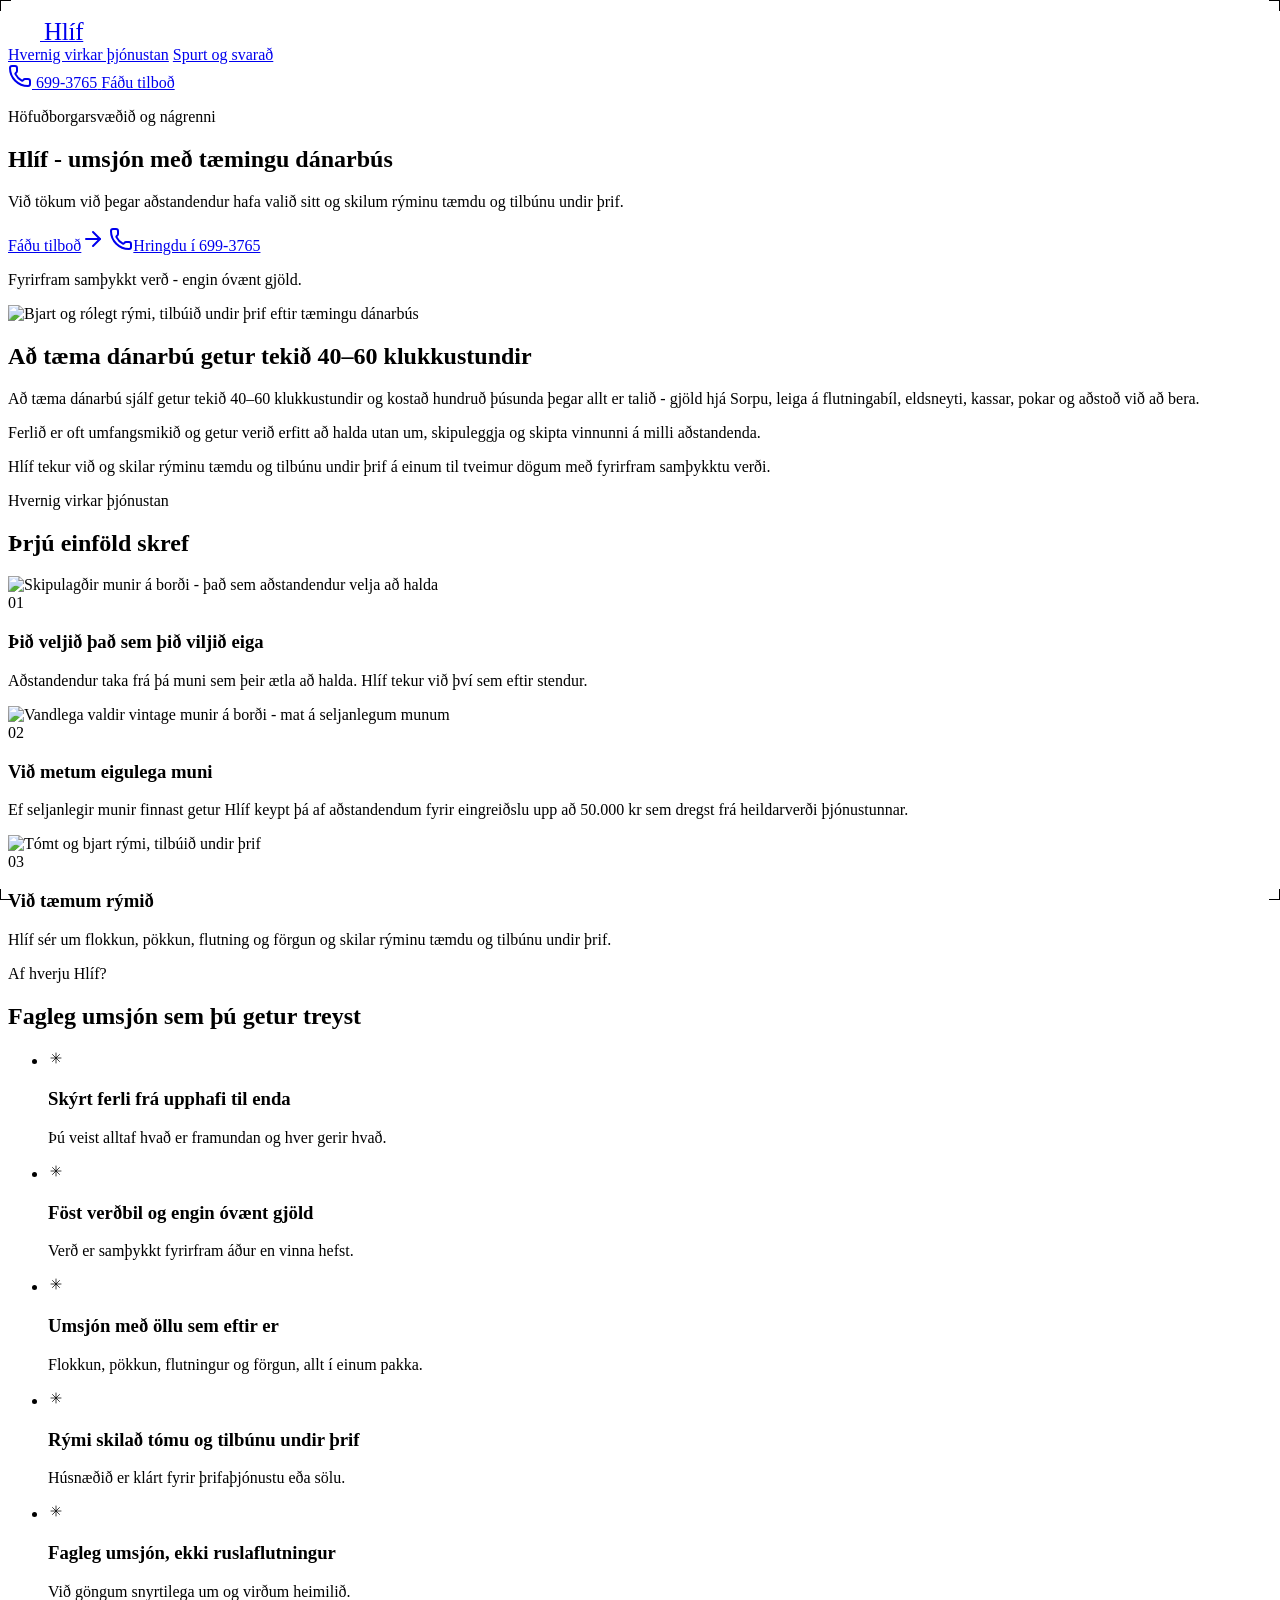
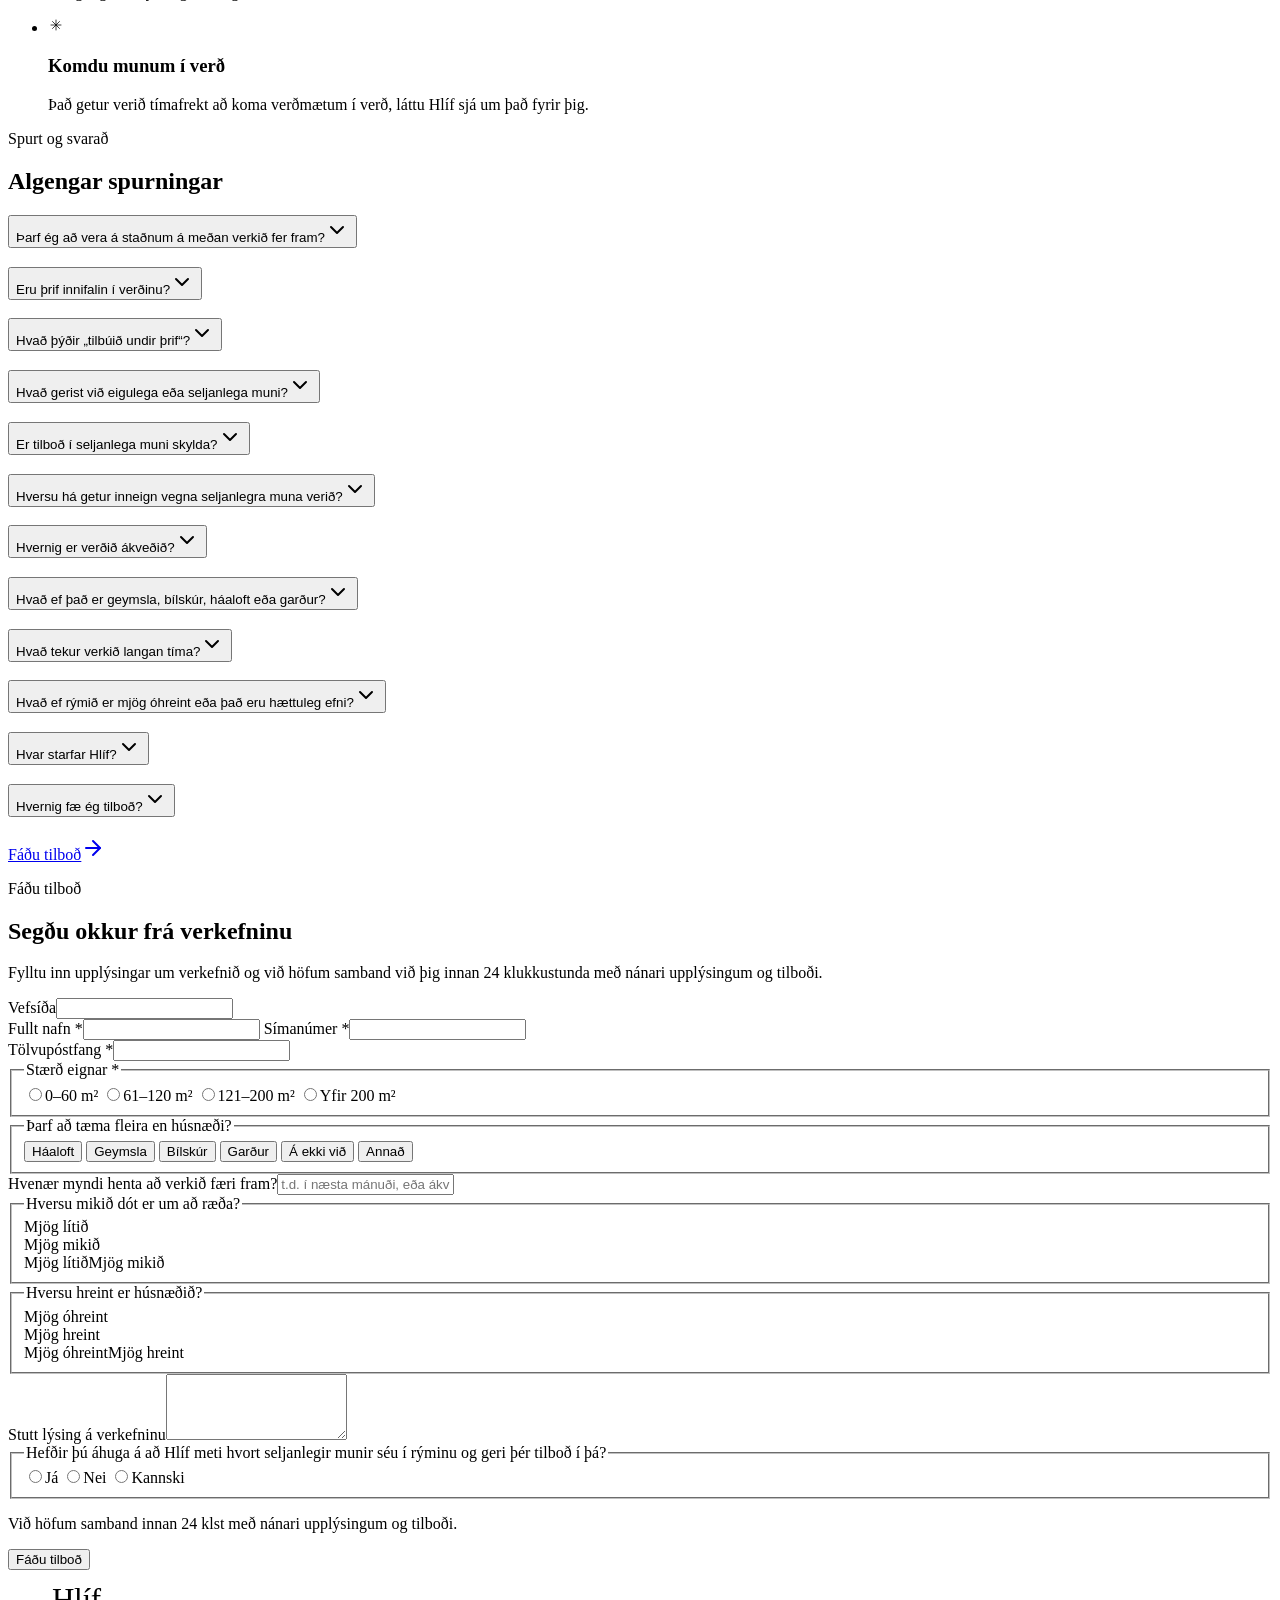
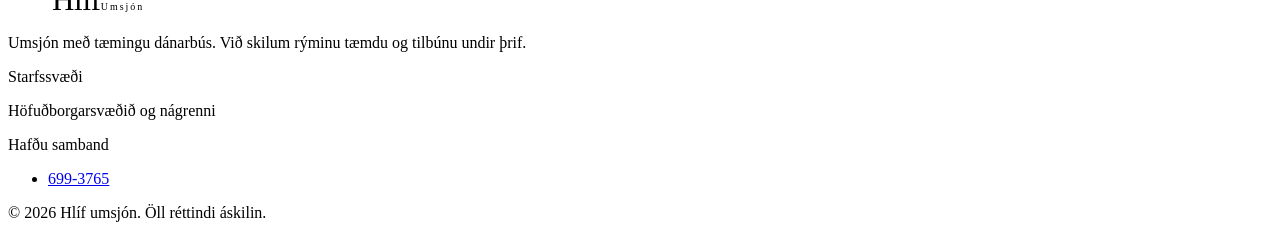
==== index.html @ 24525f49 "Add files via upload" ====
<!DOCTYPE html>
<html lang="is">
<head>
<meta charset="utf-8">
<meta name="viewport" content="width=device-width, initial-scale=1">
<title>Hlíf - Tæming dánarbús á höfuðborgarsvæðinu</title>
<meta name="author" content="Hlíf umsjón">
<meta name="description" content="Hlíf aðstoðar aðstandendur við tæmingu dánarbús. Við tökum við þegar fjölskyldan hefur valið sitt og skilum rýminu tæmdu og tilbúnu undir þrif. Fáðu tilboð.">
<meta name="keywords" content="tæming dánarbús, dánarbú tæming, umsjón með dánarbúi, að tæma dánarbú, tæma íbúð eftir andlát, dánarbú Reykjavík, dánarbú höfuðborgarsvæðið, tilbúið undir þrif, flokkun og förgun dánarbús">
<meta property="og:type" content="website">
<meta property="og:title" content="Hlíf - Tæming dánarbús á höfuðborgarsvæðinu">
<meta property="og:description" content="Hlíf aðstoðar aðstandendur við tæmingu dánarbús. Við tökum við þegar fjölskyldan hefur valið sitt og skilum rýminu tæmdu og tilbúnu undir þrif. Fáðu tilboð.">
<meta property="og:url" content="https://www.hlifumsjon.is">
<meta property="og:locale" content="is_IS">
<meta property="og:image" content="https://www.hlifumsjon.is/og-image.jpg">
<meta name="twitter:card" content="summary_large_image">
<meta name="twitter:title" content="Hlíf - Tæming dánarbús á höfuðborgarsvæðinu">
<meta name="twitter:description" content="Hlíf aðstoðar aðstandendur við tæmingu dánarbús. Við tökum við þegar fjölskyldan hefur valið sitt og skilum rýminu tæmdu og tilbúnu undir þrif. Fáðu tilboð.">
<meta name="twitter:image" content="https://www.hlifumsjon.is/og-image.jpg">
<meta name="theme-color" content="#f7f5ef">
<link rel="canonical" href="https://www.hlifumsjon.is/">
<link rel="icon" href="/favicon.ico" sizes="any">
<link rel="icon" href="/favicon.svg" type="image/svg+xml">
<link rel="apple-touch-icon" href="/apple-touch-icon.png">
<link rel="preload" href="/assets/hero-room.jpg" as="image">
<link rel="preconnect" href="https://fonts.googleapis.com">
<link rel="preconnect" href="https://fonts.gstatic.com" crossorigin>
<link rel="stylesheet" href="https://fonts.googleapis.com/css2?family=Cormorant+Garamond:wght@500;600;700&amp;family=Inter:wght@400;500;600;700&amp;display=swap">
<link rel="stylesheet" href="/assets/styles.css">
</head>
<body>
<div class="min-h-screen bg-background text-foreground">

<header class="sticky top-0 z-40 w-full transition-all duration-200 bg-white">
  <div class="container-page flex h-16 items-center justify-between">
    <a href="#hero" class="text-foreground" aria-label="Hlíf - heim">
      <span class="inline-flex items-center gap-3 text-foreground">
        <svg width="32" height="32" viewBox="0 0 64 64" fill="none" role="img" aria-label="Hlíf"><g stroke="var(--color-foreground)" stroke-width="2" stroke-linecap="square"><path d="M8 8h10M8 8v10"/><path d="M56 8h-10M56 8v10"/><path d="M8 56h10M8 56v-10"/><path d="M56 56h-10M56 56v-10"/></g><g stroke="var(--color-primary)" stroke-width="2" stroke-linecap="round"><line x1="32" y1="18" x2="32" y2="46"/><line x1="18" y1="32" x2="46" y2="32"/><line x1="22" y1="22" x2="42" y2="42"/><line x1="42" y1="22" x2="22" y2="42"/></g><circle cx="32" cy="32" r="1.6" fill="var(--color-primary)"/></svg>
        <span class="flex flex-col leading-none"><span class="font-serif font-semibold tracking-tight" style="font-size:25px;letter-spacing:-0.01em">Hlíf</span></span>
      </span>
    </a>
    <nav aria-label="Aðalvalmynd" class="hidden items-center gap-8 text-sm font-medium text-muted-foreground md:flex">
      <a href="#hvernig" class="transition-colors hover:text-foreground">Hvernig virkar þjónustan</a>
      <a href="#faq" class="transition-colors hover:text-foreground">Spurt og svarað</a>
    </nav>
    <div class="flex items-center gap-2 sm:gap-4">
      <a href="tel:+3546993765" class="hidden items-center gap-2 text-sm font-medium text-muted-foreground transition-colors hover:text-foreground sm:flex" aria-label="Hringja í 699-3765">
        <svg xmlns="http://www.w3.org/2000/svg" width="24" height="24" viewBox="0 0 24 24" fill="none" stroke="currentColor" stroke-width="2" stroke-linecap="round" stroke-linejoin="round" class="h-4 w-4" aria-hidden="true"><path d="M13.832 16.568a1 1 0 0 0 1.213-.303l.355-.465A2 2 0 0 1 17 15h3a2 2 0 0 1 2 2v3a2 2 0 0 1-2 2A18 18 0 0 1 2 4a2 2 0 0 1 2-2h3a2 2 0 0 1 2 2v3a2 2 0 0 1-.8 1.6l-.468.351a1 1 0 0 0-.292 1.233 14 14 0 0 0 6.392 6.384"/></svg>
        <span>699-3765</span>
      </a>
      <a href="#form" class="btn btn-primary !h-10 !px-5 !text-sm">Fáðu tilboð</a>
    </div>
  </div>
</header>

<main>

<section id="hero" class="section section-divider">
  <div class="container-page grid gap-12 lg:grid-cols-[1.05fr_1fr] lg:gap-16">
    <div class="flex flex-col justify-center">
      <p class="eyebrow mb-5 inline-flex w-fit items-center gap-2"><span class="h-1.5 w-1.5 rounded-full bg-primary/70" aria-hidden="true"></span>Höfuðborgarsvæðið og nágrenni</p>
      <h1 class="h-display">Hlíf - umsjón með tæmingu dánarbús</h1>
      <p class="text-lead mt-6 max-w-xl">Við tökum við þegar aðstandendur hafa valið sitt og skilum rýminu tæmdu og tilbúnu undir þrif.</p>
      <div class="mt-9 flex flex-col gap-3 sm:flex-row sm:items-center">
        <a href="#form" class="btn btn-primary">Fáðu tilboð<svg xmlns="http://www.w3.org/2000/svg" width="24" height="24" viewBox="0 0 24 24" fill="none" stroke="currentColor" stroke-width="2" stroke-linecap="round" stroke-linejoin="round" class="h-4 w-4" aria-hidden="true"><path d="M5 12h14"/><path d="m12 5 7 7-7 7"/></svg></a>
        <a href="tel:+3546993765" class="btn btn-secondary"><svg xmlns="http://www.w3.org/2000/svg" width="24" height="24" viewBox="0 0 24 24" fill="none" stroke="currentColor" stroke-width="2" stroke-linecap="round" stroke-linejoin="round" class="h-4 w-4" aria-hidden="true"><path d="M13.832 16.568a1 1 0 0 0 1.213-.303l.355-.465A2 2 0 0 1 17 15h3a2 2 0 0 1 2 2v3a2 2 0 0 1-2 2A18 18 0 0 1 2 4a2 2 0 0 1 2-2h3a2 2 0 0 1 2 2v3a2 2 0 0 1-.8 1.6l-.468.351a1 1 0 0 0-.292 1.233 14 14 0 0 0 6.392 6.384"/></svg>Hringdu í 699-3765</a>
      </div>
      <p class="mt-6 text-sm text-muted-foreground">Fyrirfram samþykkt verð - engin óvænt gjöld.</p>
    </div>
    <div class="relative">
      <div class="overflow-hidden rounded-xl border border-border bg-surface">
        <img src="/assets/hero-room.jpg" alt="Bjart og rólegt rými, tilbúið undir þrif eftir tæmingu dánarbús" width="1920" height="1280" class="aspect-[4/3] w-full object-cover" fetchpriority="high">
      </div>
    </div>
  </div>
</section>

<section id="value" class="section section-surface section-divider">
  <div class="container-narrow">
    <h2 class="h-section">Að tæma dánarbú getur tekið 40–60 klukkustundir</h2>
    <div class="mt-8 space-y-5 text-lead">
      <p>Að tæma dánarbú sjálf getur tekið 40–60 klukkustundir og kostað hundruð þúsunda þegar allt er talið - gjöld hjá Sorpu, leiga á flutningabíl, eldsneyti, kassar, pokar og aðstoð við að bera.</p>
      <p>Ferlið er oft umfangsmikið og getur verið erfitt að halda utan um, skipuleggja og skipta vinnunni á milli aðstandenda.</p>
      <p class="text-foreground">Hlíf tekur við og skilar rýminu tæmdu og tilbúnu undir þrif á einum til tveimur dögum með fyrirfram samþykktu verði.</p>
    </div>
  </div>
</section>

<section id="hvernig" class="section section-divider">
  <div class="container-page">
    <div class="section-header">
      <p class="eyebrow eyebrow-star">Hvernig virkar þjónustan</p>
      <h2 class="h-section mt-3">Þrjú einföld skref</h2>
    </div>
    <div class="grid gap-6 sm:gap-8 md:grid-cols-3">
      <article class="flex flex-col overflow-hidden rounded-xl border border-border bg-card">
        <div class="aspect-[4/3] overflow-hidden bg-surface"><img src="/assets/step-1-select.jpg" alt="Skipulagðir munir á borði - það sem aðstandendur velja að halda" width="1024" height="768" loading="lazy" class="h-full w-full object-cover"></div>
        <div class="flex flex-1 flex-col p-7 sm:p-8">
          <div class="relative inline-block w-fit px-3 py-2"><span aria-hidden="true" style="position:absolute;width:10px;height:10px;pointer-events:none;color:var(--color-foreground);top:0px;left:0px;border-top:1.5px solid;border-left:1.5px solid;border-top-left-radius:0px"></span><span aria-hidden="true" style="position:absolute;width:10px;height:10px;pointer-events:none;color:var(--color-foreground);top:0px;right:0px;border-top:1.5px solid;border-right:1.5px solid;border-top-right-radius:0px"></span><span aria-hidden="true" style="position:absolute;width:10px;height:10px;pointer-events:none;color:var(--color-foreground);bottom:0px;left:0px;border-bottom:1.5px solid;border-left:1.5px solid;border-bottom-left-radius:0px"></span><span aria-hidden="true" style="position:absolute;width:10px;height:10px;pointer-events:none;color:var(--color-foreground);bottom:0px;right:0px;border-bottom:1.5px solid;border-right:1.5px solid;border-bottom-right-radius:0px"></span><span class="font-serif text-base font-semibold tracking-tight text-foreground">01</span></div>
          <h3 class="h-card mt-4">Þið veljið það sem þið viljið eiga</h3>
          <p class="mt-3 text-muted-foreground">Aðstandendur taka frá þá muni sem þeir ætla að halda. Hlíf tekur við því sem eftir stendur.</p>
        </div>
      </article>
      <article class="flex flex-col overflow-hidden rounded-xl border border-border bg-card">
        <div class="aspect-[4/3] overflow-hidden bg-surface"><img src="/assets/step-2-evaluate.jpg" alt="Vandlega valdir vintage munir á borði - mat á seljanlegum munum" width="1024" height="768" loading="lazy" class="h-full w-full object-cover"></div>
        <div class="flex flex-1 flex-col p-7 sm:p-8">
          <div class="relative inline-block w-fit px-3 py-2"><span aria-hidden="true" style="position:absolute;width:10px;height:10px;pointer-events:none;color:var(--color-foreground);top:0px;left:0px;border-top:1.5px solid;border-left:1.5px solid;border-top-left-radius:0px"></span><span aria-hidden="true" style="position:absolute;width:10px;height:10px;pointer-events:none;color:var(--color-foreground);top:0px;right:0px;border-top:1.5px solid;border-right:1.5px solid;border-top-right-radius:0px"></span><span aria-hidden="true" style="position:absolute;width:10px;height:10px;pointer-events:none;color:var(--color-foreground);bottom:0px;left:0px;border-bottom:1.5px solid;border-left:1.5px solid;border-bottom-left-radius:0px"></span><span aria-hidden="true" style="position:absolute;width:10px;height:10px;pointer-events:none;color:var(--color-foreground);bottom:0px;right:0px;border-bottom:1.5px solid;border-right:1.5px solid;border-bottom-right-radius:0px"></span><span class="font-serif text-base font-semibold tracking-tight text-foreground">02</span></div>
          <h3 class="h-card mt-4">Við metum eigulega muni</h3>
          <p class="mt-3 text-muted-foreground">Ef seljanlegir munir finnast getur Hlíf keypt þá af aðstandendum fyrir eingreiðslu upp að 50.000 kr sem dregst frá heildarverði þjónustunnar.</p>
        </div>
      </article>
      <article class="flex flex-col overflow-hidden rounded-xl border border-border bg-card">
        <div class="aspect-[4/3] overflow-hidden bg-surface"><img src="/assets/step-3-empty.jpg" alt="Tómt og bjart rými, tilbúið undir þrif" width="1024" height="768" loading="lazy" class="h-full w-full object-cover"></div>
        <div class="flex flex-1 flex-col p-7 sm:p-8">
          <div class="relative inline-block w-fit px-3 py-2"><span aria-hidden="true" style="position:absolute;width:10px;height:10px;pointer-events:none;color:var(--color-foreground);top:0px;left:0px;border-top:1.5px solid;border-left:1.5px solid;border-top-left-radius:0px"></span><span aria-hidden="true" style="position:absolute;width:10px;height:10px;pointer-events:none;color:var(--color-foreground);top:0px;right:0px;border-top:1.5px solid;border-right:1.5px solid;border-top-right-radius:0px"></span><span aria-hidden="true" style="position:absolute;width:10px;height:10px;pointer-events:none;color:var(--color-foreground);bottom:0px;left:0px;border-bottom:1.5px solid;border-left:1.5px solid;border-bottom-left-radius:0px"></span><span aria-hidden="true" style="position:absolute;width:10px;height:10px;pointer-events:none;color:var(--color-foreground);bottom:0px;right:0px;border-bottom:1.5px solid;border-right:1.5px solid;border-bottom-right-radius:0px"></span><span class="font-serif text-base font-semibold tracking-tight text-foreground">03</span></div>
          <h3 class="h-card mt-4">Við tæmum rýmið</h3>
          <p class="mt-3 text-muted-foreground">Hlíf sér um flokkun, pökkun, flutning og förgun og skilar rýminu tæmdu og tilbúnu undir þrif.</p>
        </div>
      </article>
    </div>
  </div>
</section>

<section id="afhverju" class="section section-divider">
  <div class="container-page">
    <div class="section-header">
      <p class="eyebrow eyebrow-star">Af hverju Hlíf?</p>
      <h2 class="h-section mt-3">Fagleg umsjón sem þú getur treyst</h2>
    </div>
    <ul class="grid gap-5 sm:grid-cols-2 lg:grid-cols-3">
      <li class="card-surface flex gap-4"><span class="mt-1 flex h-8 w-8 shrink-0 items-center justify-center rounded-full bg-accent text-primary"><svg width="16" height="16" viewBox="0 0 32 32" fill="none" stroke="currentColor" stroke-width="1.5" stroke-linecap="round" aria-hidden="true"><line x1="16" y1="6" x2="16" y2="26"/><line x1="6" y1="16" x2="26" y2="16"/><line x1="9" y1="9" x2="23" y2="23"/><line x1="23" y1="9" x2="9" y2="23"/></svg></span><div><h3 class="h-card text-lg">Skýrt ferli frá upphafi til enda</h3><p class="mt-1 text-sm text-muted-foreground">Þú veist alltaf hvað er framundan og hver gerir hvað.</p></div></li>
      <li class="card-surface flex gap-4"><span class="mt-1 flex h-8 w-8 shrink-0 items-center justify-center rounded-full bg-accent text-primary"><svg width="16" height="16" viewBox="0 0 32 32" fill="none" stroke="currentColor" stroke-width="1.5" stroke-linecap="round" aria-hidden="true"><line x1="16" y1="6" x2="16" y2="26"/><line x1="6" y1="16" x2="26" y2="16"/><line x1="9" y1="9" x2="23" y2="23"/><line x1="23" y1="9" x2="9" y2="23"/></svg></span><div><h3 class="h-card text-lg">Föst verðbil og engin óvænt gjöld</h3><p class="mt-1 text-sm text-muted-foreground">Verð er samþykkt fyrirfram áður en vinna hefst.</p></div></li>
      <li class="card-surface flex gap-4"><span class="mt-1 flex h-8 w-8 shrink-0 items-center justify-center rounded-full bg-accent text-primary"><svg width="16" height="16" viewBox="0 0 32 32" fill="none" stroke="currentColor" stroke-width="1.5" stroke-linecap="round" aria-hidden="true"><line x1="16" y1="6" x2="16" y2="26"/><line x1="6" y1="16" x2="26" y2="16"/><line x1="9" y1="9" x2="23" y2="23"/><line x1="23" y1="9" x2="9" y2="23"/></svg></span><div><h3 class="h-card text-lg">Umsjón með öllu sem eftir er</h3><p class="mt-1 text-sm text-muted-foreground">Flokkun, pökkun, flutningur og förgun, allt í einum pakka.</p></div></li>
      <li class="card-surface flex gap-4"><span class="mt-1 flex h-8 w-8 shrink-0 items-center justify-center rounded-full bg-accent text-primary"><svg width="16" height="16" viewBox="0 0 32 32" fill="none" stroke="currentColor" stroke-width="1.5" stroke-linecap="round" aria-hidden="true"><line x1="16" y1="6" x2="16" y2="26"/><line x1="6" y1="16" x2="26" y2="16"/><line x1="9" y1="9" x2="23" y2="23"/><line x1="23" y1="9" x2="9" y2="23"/></svg></span><div><h3 class="h-card text-lg">Rými skilað tómu og tilbúnu undir þrif</h3><p class="mt-1 text-sm text-muted-foreground">Húsnæðið er klárt fyrir þrifaþjónustu eða sölu.</p></div></li>
      <li class="card-surface flex gap-4"><span class="mt-1 flex h-8 w-8 shrink-0 items-center justify-center rounded-full bg-accent text-primary"><svg width="16" height="16" viewBox="0 0 32 32" fill="none" stroke="currentColor" stroke-width="1.5" stroke-linecap="round" aria-hidden="true"><line x1="16" y1="6" x2="16" y2="26"/><line x1="6" y1="16" x2="26" y2="16"/><line x1="9" y1="9" x2="23" y2="23"/><line x1="23" y1="9" x2="9" y2="23"/></svg></span><div><h3 class="h-card text-lg">Fagleg umsjón, ekki ruslaflutningur</h3><p class="mt-1 text-sm text-muted-foreground">Við göngum snyrtilega um og virðum heimilið.</p></div></li>
      <li class="card-surface flex gap-4"><span class="mt-1 flex h-8 w-8 shrink-0 items-center justify-center rounded-full bg-accent text-primary"><svg width="16" height="16" viewBox="0 0 32 32" fill="none" stroke="currentColor" stroke-width="1.5" stroke-linecap="round" aria-hidden="true"><line x1="16" y1="6" x2="16" y2="26"/><line x1="6" y1="16" x2="26" y2="16"/><line x1="9" y1="9" x2="23" y2="23"/><line x1="23" y1="9" x2="9" y2="23"/></svg></span><div><h3 class="h-card text-lg">Komdu munum í verð</h3><p class="mt-1 text-sm text-muted-foreground">Það getur verið tímafrekt að koma verðmætum í verð, láttu Hlíf sjá um það fyrir þig.</p></div></li>
    </ul>
  </div>
</section>

<section id="faq" class="section section-surface section-divider">
  <div class="container-narrow max-w-3xl">
    <div class="section-header">
      <p class="eyebrow eyebrow-star">Spurt og svarað</p>
      <h2 class="h-section mt-3">Algengar spurningar</h2>
    </div>
    <div class="rounded-xl border border-border bg-card px-6 sm:px-8">
      <div class="w-full" id="faq-list">
        <div class="border-b border-border last:border-b-0"><h3 class="flex"><button type="button" class="accordion-trigger flex flex-1 items-center justify-between transition-all py-5 text-left font-sans text-base font-medium text-foreground sm:text-[1.0625rem]" aria-expanded="false" aria-controls="faq-a1" id="faq-q1">Þarf ég að vera á staðnum á meðan verkið fer fram?<svg xmlns="http://www.w3.org/2000/svg" width="24" height="24" viewBox="0 0 24 24" fill="none" stroke="currentColor" stroke-width="2" stroke-linecap="round" stroke-linejoin="round" class="h-4 w-4 shrink-0 text-muted-foreground transition-transform duration-200" aria-hidden="true"><path d="m6 9 6 6 6-6"/></svg></button></h3><div class="accordion-content text-sm" id="faq-a1" role="region" aria-labelledby="faq-q1" hidden><div class="pt-0 pb-5 text-base leading-relaxed text-muted-foreground">Nei það er ekki nauðsynlegt.</div></div></div>
        <div class="border-b border-border last:border-b-0"><h3 class="flex"><button type="button" class="accordion-trigger flex flex-1 items-center justify-between transition-all py-5 text-left font-sans text-base font-medium text-foreground sm:text-[1.0625rem]" aria-expanded="false" aria-controls="faq-a2" id="faq-q2">Eru þrif innifalin í verðinu?<svg xmlns="http://www.w3.org/2000/svg" width="24" height="24" viewBox="0 0 24 24" fill="none" stroke="currentColor" stroke-width="2" stroke-linecap="round" stroke-linejoin="round" class="h-4 w-4 shrink-0 text-muted-foreground transition-transform duration-200" aria-hidden="true"><path d="m6 9 6 6 6-6"/></svg></button></h3><div class="accordion-content text-sm" id="faq-a2" role="region" aria-labelledby="faq-q2" hidden><div class="pt-0 pb-5 text-base leading-relaxed text-muted-foreground">Nei, Hlíf sér um að tæma rýmið og skila því tilbúnu undir þrif. Við sjáum um flokkun, pökkun, flutning og förgun en almenn þrif eða sérþrif eru ekki innifalin.</div></div></div>
        <div class="border-b border-border last:border-b-0"><h3 class="flex"><button type="button" class="accordion-trigger flex flex-1 items-center justify-between transition-all py-5 text-left font-sans text-base font-medium text-foreground sm:text-[1.0625rem]" aria-expanded="false" aria-controls="faq-a3" id="faq-q3">Hvað þýðir „tilbúið undir þrif“?<svg xmlns="http://www.w3.org/2000/svg" width="24" height="24" viewBox="0 0 24 24" fill="none" stroke="currentColor" stroke-width="2" stroke-linecap="round" stroke-linejoin="round" class="h-4 w-4 shrink-0 text-muted-foreground transition-transform duration-200" aria-hidden="true"><path d="m6 9 6 6 6-6"/></svg></button></h3><div class="accordion-content text-sm" id="faq-a3" role="region" aria-labelledby="faq-q3" hidden><div class="pt-0 pb-5 text-base leading-relaxed text-muted-foreground">Það þýðir að dánarbúið verður tæmt og skilað þannig að hægt sé að fara beint í að þrífa. Starfsfólk Hlífar gengur eins snyrtilega og mögulegt er um eignina við tæmingu.</div></div></div>
        <div class="border-b border-border last:border-b-0"><h3 class="flex"><button type="button" class="accordion-trigger flex flex-1 items-center justify-between transition-all py-5 text-left font-sans text-base font-medium text-foreground sm:text-[1.0625rem]" aria-expanded="false" aria-controls="faq-a4" id="faq-q4">Hvað gerist við eigulega eða seljanlega muni?<svg xmlns="http://www.w3.org/2000/svg" width="24" height="24" viewBox="0 0 24 24" fill="none" stroke="currentColor" stroke-width="2" stroke-linecap="round" stroke-linejoin="round" class="h-4 w-4 shrink-0 text-muted-foreground transition-transform duration-200" aria-hidden="true"><path d="m6 9 6 6 6-6"/></svg></button></h3><div class="accordion-content text-sm" id="faq-a4" role="region" aria-labelledby="faq-q4" hidden><div class="pt-0 pb-5 text-base leading-relaxed text-muted-foreground">Áður en tæming á sér stað metur Hlíf hvort seljanlegir munir séu í rýminu. Ef við á getur Hlíf gert aðstandendum tilboð um eingreiðslu fyrir þá muni. Ef tilboðið er samþykkt dregst það frá heildarverði þjónustu Hlífar.</div></div></div>
        <div class="border-b border-border last:border-b-0"><h3 class="flex"><button type="button" class="accordion-trigger flex flex-1 items-center justify-between transition-all py-5 text-left font-sans text-base font-medium text-foreground sm:text-[1.0625rem]" aria-expanded="false" aria-controls="faq-a5" id="faq-q5">Er tilboð í seljanlega muni skylda?<svg xmlns="http://www.w3.org/2000/svg" width="24" height="24" viewBox="0 0 24 24" fill="none" stroke="currentColor" stroke-width="2" stroke-linecap="round" stroke-linejoin="round" class="h-4 w-4 shrink-0 text-muted-foreground transition-transform duration-200" aria-hidden="true"><path d="m6 9 6 6 6-6"/></svg></button></h3><div class="accordion-content text-sm" id="faq-a5" role="region" aria-labelledby="faq-q5" hidden><div class="pt-0 pb-5 text-base leading-relaxed text-muted-foreground">Nei. Aðstandendur ráða alltaf hvort þeir samþykkja tilboð frá Hlíf. Ef tilboð er ekki samþykkt geta aðstandendur tekið munina sjálfir eða ákveðið að farga þeim.</div></div></div>
        <div class="border-b border-border last:border-b-0"><h3 class="flex"><button type="button" class="accordion-trigger flex flex-1 items-center justify-between transition-all py-5 text-left font-sans text-base font-medium text-foreground sm:text-[1.0625rem]" aria-expanded="false" aria-controls="faq-a6" id="faq-q6">Hversu há getur inneign vegna seljanlegra muna verið?<svg xmlns="http://www.w3.org/2000/svg" width="24" height="24" viewBox="0 0 24 24" fill="none" stroke="currentColor" stroke-width="2" stroke-linecap="round" stroke-linejoin="round" class="h-4 w-4 shrink-0 text-muted-foreground transition-transform duration-200" aria-hidden="true"><path d="m6 9 6 6 6-6"/></svg></button></h3><div class="accordion-content text-sm" id="faq-a6" role="region" aria-labelledby="faq-q6" hidden><div class="pt-0 pb-5 text-base leading-relaxed text-muted-foreground">Ef seljanlegir munir finnast getur Hlíf boðið eingreiðslu upp að 50.000 kr sem dregst frá heildarverði þjónustunnar. Inneignin er óháð endanlegri sölu.</div></div></div>
        <div class="border-b border-border last:border-b-0"><h3 class="flex"><button type="button" class="accordion-trigger flex flex-1 items-center justify-between transition-all py-5 text-left font-sans text-base font-medium text-foreground sm:text-[1.0625rem]" aria-expanded="false" aria-controls="faq-a7" id="faq-q7">Hvernig er verðið ákveðið?<svg xmlns="http://www.w3.org/2000/svg" width="24" height="24" viewBox="0 0 24 24" fill="none" stroke="currentColor" stroke-width="2" stroke-linecap="round" stroke-linejoin="round" class="h-4 w-4 shrink-0 text-muted-foreground transition-transform duration-200" aria-hidden="true"><path d="m6 9 6 6 6-6"/></svg></button></h3><div class="accordion-content text-sm" id="faq-a7" role="region" aria-labelledby="faq-q7" hidden><div class="pt-0 pb-5 text-base leading-relaxed text-muted-foreground">Verð fer eftir stærð eignar, magni, aðgengi og umfangi. Rými utan íbúðar, eins og geymslur, háaloft, kjallarar, bílskúrar eða garðar, geta einnig haft áhrif á verð. Öll verð eru samþykkt fyrirfram.</div></div></div>
        <div class="border-b border-border last:border-b-0"><h3 class="flex"><button type="button" class="accordion-trigger flex flex-1 items-center justify-between transition-all py-5 text-left font-sans text-base font-medium text-foreground sm:text-[1.0625rem]" aria-expanded="false" aria-controls="faq-a8" id="faq-q8">Hvað ef það er geymsla, bílskúr, háaloft eða garður?<svg xmlns="http://www.w3.org/2000/svg" width="24" height="24" viewBox="0 0 24 24" fill="none" stroke="currentColor" stroke-width="2" stroke-linecap="round" stroke-linejoin="round" class="h-4 w-4 shrink-0 text-muted-foreground transition-transform duration-200" aria-hidden="true"><path d="m6 9 6 6 6-6"/></svg></button></h3><div class="accordion-content text-sm" id="faq-a8" role="region" aria-labelledby="faq-q8" hidden><div class="pt-0 pb-5 text-base leading-relaxed text-muted-foreground">Slík rými eru metin sérstaklega eftir stærð, magni og aðgengi. Þau eru ekki sjálfkrafa innifalin í grunnverði.</div></div></div>
        <div class="border-b border-border last:border-b-0"><h3 class="flex"><button type="button" class="accordion-trigger flex flex-1 items-center justify-between transition-all py-5 text-left font-sans text-base font-medium text-foreground sm:text-[1.0625rem]" aria-expanded="false" aria-controls="faq-a9" id="faq-q9">Hvað tekur verkið langan tíma?<svg xmlns="http://www.w3.org/2000/svg" width="24" height="24" viewBox="0 0 24 24" fill="none" stroke="currentColor" stroke-width="2" stroke-linecap="round" stroke-linejoin="round" class="h-4 w-4 shrink-0 text-muted-foreground transition-transform duration-200" aria-hidden="true"><path d="m6 9 6 6 6-6"/></svg></button></h3><div class="accordion-content text-sm" id="faq-a9" role="region" aria-labelledby="faq-q9" hidden><div class="pt-0 pb-5 text-base leading-relaxed text-muted-foreground">Flest verkefni taka einn til tvo daga. Stærri eða flóknari verkefni geta tekið lengri tíma en tímalína er alltaf samþykkt fyrirfram.</div></div></div>
        <div class="border-b border-border last:border-b-0"><h3 class="flex"><button type="button" class="accordion-trigger flex flex-1 items-center justify-between transition-all py-5 text-left font-sans text-base font-medium text-foreground sm:text-[1.0625rem]" aria-expanded="false" aria-controls="faq-a10" id="faq-q10">Hvað ef rýmið er mjög óhreint eða það eru hættuleg efni?<svg xmlns="http://www.w3.org/2000/svg" width="24" height="24" viewBox="0 0 24 24" fill="none" stroke="currentColor" stroke-width="2" stroke-linecap="round" stroke-linejoin="round" class="h-4 w-4 shrink-0 text-muted-foreground transition-transform duration-200" aria-hidden="true"><path d="m6 9 6 6 6-6"/></svg></button></h3><div class="accordion-content text-sm" id="faq-a10" role="region" aria-labelledby="faq-q10" hidden><div class="pt-0 pb-5 text-base leading-relaxed text-muted-foreground">Ef um er að ræða mikla lykt, meindýr, myglu, hættuleg efni eða aðrar sérstakar aðstæður er verkefnið metið sérstaklega. Í slíkum tilvikum getur þurft sérverktaka og þá er það alltaf samþykkt fyrirfram.</div></div></div>
        <div class="border-b border-border last:border-b-0"><h3 class="flex"><button type="button" class="accordion-trigger flex flex-1 items-center justify-between transition-all py-5 text-left font-sans text-base font-medium text-foreground sm:text-[1.0625rem]" aria-expanded="false" aria-controls="faq-a11" id="faq-q11">Hvar starfar Hlíf?<svg xmlns="http://www.w3.org/2000/svg" width="24" height="24" viewBox="0 0 24 24" fill="none" stroke="currentColor" stroke-width="2" stroke-linecap="round" stroke-linejoin="round" class="h-4 w-4 shrink-0 text-muted-foreground transition-transform duration-200" aria-hidden="true"><path d="m6 9 6 6 6-6"/></svg></button></h3><div class="accordion-content text-sm" id="faq-a11" role="region" aria-labelledby="faq-q11" hidden><div class="pt-0 pb-5 text-base leading-relaxed text-muted-foreground">Hlíf starfar á höfuðborgarsvæðinu og í helsta nágrenni. Verkefni utan þess svæðis eru metin sérstaklega.</div></div></div>
        <div class="border-b border-border last:border-b-0"><h3 class="flex"><button type="button" class="accordion-trigger flex flex-1 items-center justify-between transition-all py-5 text-left font-sans text-base font-medium text-foreground sm:text-[1.0625rem]" aria-expanded="false" aria-controls="faq-a12" id="faq-q12">Hvernig fæ ég tilboð?<svg xmlns="http://www.w3.org/2000/svg" width="24" height="24" viewBox="0 0 24 24" fill="none" stroke="currentColor" stroke-width="2" stroke-linecap="round" stroke-linejoin="round" class="h-4 w-4 shrink-0 text-muted-foreground transition-transform duration-200" aria-hidden="true"><path d="m6 9 6 6 6-6"/></svg></button></h3><div class="accordion-content text-sm" id="faq-a12" role="region" aria-labelledby="faq-q12" hidden><div class="pt-0 pb-5 text-base leading-relaxed text-muted-foreground">Þú fyllir út fyrirspurn á síðunni með upplýsingum um eignina og umfangið. Við höfum samband innan 24 klst og förum yfir næstu skref.</div></div></div>
      </div>
    </div>
    <div class="mt-12 flex justify-center">
      <a href="#form" class="btn btn-primary">Fáðu tilboð<svg xmlns="http://www.w3.org/2000/svg" width="24" height="24" viewBox="0 0 24 24" fill="none" stroke="currentColor" stroke-width="2" stroke-linecap="round" stroke-linejoin="round" class="h-4 w-4" aria-hidden="true"><path d="M5 12h14"/><path d="m12 5 7 7-7 7"/></svg></a>
    </div>
  </div>
</section>

<section id="form" class="section">
  <div class="container-narrow max-w-3xl">
    <div class="section-header mx-auto text-center">
      <p class="eyebrow eyebrow-star justify-center">Fáðu tilboð</p>
      <h2 class="h-section mt-3">Segðu okkur frá verkefninu</h2>
      <p class="text-lead mx-auto mt-4 max-w-xl">Fylltu inn upplýsingar um verkefnið og við höfum samband við þig innan 24 klukkustunda með nánari upplýsingum og tilboði.</p>
    </div>

    <form id="quote-form" novalidate class="card-surface space-y-7">
      <div class="hidden" aria-hidden="true"><label>Vefsíða<input type="text" tabindex="-1" autocomplete="off" name="_honey"></label></div>
      <input type="hidden" name="_subject" value="Ný fyrirspurn um tilboð – hlifumsjon.is">
      <input type="hidden" name="_template" value="table">
      <input type="hidden" name="_captcha" value="false">

      <div class="grid gap-5 sm:grid-cols-2">
        <label class="block"><span class="field-label">Fullt nafn<span class="text-destructive"> *</span></span><input type="text" autocomplete="name" class="field-input" name="Nafn" data-required="Vinsamlegast sláðu inn nafn"><span class="field-error mt-1.5 block text-xs text-destructive" hidden></span></label>
        <label class="block"><span class="field-label">Símanúmer<span class="text-destructive"> *</span></span><input type="tel" autocomplete="tel" class="field-input" name="Sími" data-required="Vinsamlegast sláðu inn símanúmer"><span class="field-error mt-1.5 block text-xs text-destructive" hidden></span></label>
      </div>
      <label class="block"><span class="field-label">Tölvupóstfang<span class="text-destructive"> *</span></span><input type="email" autocomplete="email" class="field-input" name="email" data-required="Vinsamlegast sláðu inn gilt netfang"><span class="field-error mt-1.5 block text-xs text-destructive" hidden></span></label>

      <fieldset data-group="radio" data-required="Veldu stærð eignar">
        <legend class="field-label">Stærð eignar <span class="text-destructive">*</span></legend>
        <div class="grid grid-cols-2 gap-2 sm:grid-cols-4">
          <label data-active="false" class="chip !rounded-lg !px-3 !py-3 !text-center"><input type="radio" class="sr-only" name="Stærð eignar" value="0–60 m²">0–60 m²</label>
          <label data-active="false" class="chip !rounded-lg !px-3 !py-3 !text-center"><input type="radio" class="sr-only" name="Stærð eignar" value="61–120 m²">61–120 m²</label>
          <label data-active="false" class="chip !rounded-lg !px-3 !py-3 !text-center"><input type="radio" class="sr-only" name="Stærð eignar" value="121–200 m²">121–200 m²</label>
          <label data-active="false" class="chip !rounded-lg !px-3 !py-3 !text-center"><input type="radio" class="sr-only" name="Stærð eignar" value="Yfir 200 m²">Yfir 200 m²</label>
        </div>
        <span class="field-error mt-1.5 block text-xs text-destructive" hidden></span>
      </fieldset>

      <fieldset data-group="multi" data-name="Fleira sem þarf að tæma">
        <legend class="field-label">Þarf að tæma fleira en húsnæði?</legend>
        <div class="flex flex-wrap gap-2">
          <button type="button" aria-pressed="false" data-active="false" class="chip">Háaloft</button>
          <button type="button" aria-pressed="false" data-active="false" class="chip">Geymsla</button>
          <button type="button" aria-pressed="false" data-active="false" class="chip">Bílskúr</button>
          <button type="button" aria-pressed="false" data-active="false" class="chip">Garður</button>
          <button type="button" aria-pressed="false" data-active="false" class="chip">Á ekki við</button>
          <button type="button" aria-pressed="false" data-active="false" class="chip">Annað</button>
        </div>
      </fieldset>

      <label class="block"><span class="field-label">Hvenær myndi henta að verkið færi fram?</span><input type="text" placeholder="t.d. í næsta mánuði, eða ákveðin dagsetning" class="field-input" name="Hentug tímasetning"></label>

      <fieldset data-group="scale" data-name="Magn af dóti (1 mjög lítið – 5 mjög mikið)">
        <legend class="field-label">Hversu mikið dót er um að ræða?</legend>
        <div class="mt-3 flex items-center gap-2">
          <span class="hidden w-24 text-xs text-muted-foreground sm:block">Mjög lítið</span>
          <div class="scale-buttons flex flex-1 items-center justify-between gap-2 sm:justify-center" data-label="Hversu mikið dót er um að ræða?"></div>
          <span class="hidden w-24 text-right text-xs text-muted-foreground sm:block">Mjög mikið</span>
        </div>
        <div class="mt-2 flex justify-between text-xs text-muted-foreground sm:hidden"><span>Mjög lítið</span><span>Mjög mikið</span></div>
      </fieldset>

      <fieldset data-group="scale" data-name="Hreinlæti (1 mjög óhreint – 5 mjög hreint)">
        <legend class="field-label">Hversu hreint er húsnæðið?</legend>
        <div class="mt-3 flex items-center gap-2">
          <span class="hidden w-24 text-xs text-muted-foreground sm:block">Mjög óhreint</span>
          <div class="scale-buttons flex flex-1 items-center justify-between gap-2 sm:justify-center" data-label="Hversu hreint er húsnæðið?"></div>
          <span class="hidden w-24 text-right text-xs text-muted-foreground sm:block">Mjög hreint</span>
        </div>
        <div class="mt-2 flex justify-between text-xs text-muted-foreground sm:hidden"><span>Mjög óhreint</span><span>Mjög hreint</span></div>
      </fieldset>

      <label class="block"><span class="field-label">Stutt lýsing á verkefninu</span><textarea rows="4" class="field-input resize-y" name="Lýsing"></textarea></label>

      <fieldset data-group="radio">
        <legend class="field-label">Hefðir þú áhuga á að Hlíf meti hvort seljanlegir munir séu í rýminu og geri þér tilboð í þá?</legend>
        <div class="flex flex-wrap gap-2">
          <label data-active="false" class="chip"><input type="radio" class="sr-only" name="Áhugi á mati á seljanlegum munum" value="Já">Já</label>
          <label data-active="false" class="chip"><input type="radio" class="sr-only" name="Áhugi á mati á seljanlegum munum" value="Nei">Nei</label>
          <label data-active="false" class="chip"><input type="radio" class="sr-only" name="Áhugi á mati á seljanlegum munum" value="Kannski">Kannski</label>
        </div>
      </fieldset>

      <p id="form-status" class="text-sm text-destructive" role="alert" hidden></p>

      <div class="flex flex-col items-stretch gap-4 sm:flex-row sm:items-center sm:justify-between">
        <p class="text-xs text-muted-foreground">Við höfum samband innan 24 klst með nánari upplýsingum og tilboði.</p>
        <button type="submit" class="btn btn-primary disabled:opacity-60">Fáðu tilboð</button>
      </div>
    </form>

    <div id="form-success" class="card-surface text-center" hidden tabindex="-1">
      <span class="mx-auto flex h-12 w-12 items-center justify-center rounded-full bg-accent text-primary"><svg width="22" height="22" viewBox="0 0 24 24" fill="none" stroke="currentColor" stroke-width="2" stroke-linecap="round" stroke-linejoin="round" aria-hidden="true"><path d="M20 6 9 17l-5-5"/></svg></span>
      <h3 class="h-card mt-4">Takk fyrir fyrirspurnina</h3>
      <p class="text-lead mx-auto mt-3 max-w-xl">Við höfum samband innan 24 klukkustunda með nánari upplýsingum og tilboði.</p>
    </div>
  </div>
</section>

</main>

<footer class="border-t border-border bg-surface/60">
  <div class="container-page grid gap-10 py-14 sm:grid-cols-3">
    <div>
      <span class="inline-flex items-center gap-3 text-foreground">
        <svg width="40" height="40" viewBox="0 0 64 64" fill="none" role="img" aria-label="Hlíf"><g stroke="var(--color-foreground)" stroke-width="1.5" stroke-linecap="square"><path d="M8 8h10M8 8v10"/><path d="M56 8h-10M56 8v10"/><path d="M8 56h10M8 56v-10"/><path d="M56 56h-10M56 56v-10"/></g><g stroke="var(--color-primary)" stroke-width="1.5" stroke-linecap="round"><line x1="32" y1="18" x2="32" y2="46"/><line x1="18" y1="32" x2="46" y2="32"/><line x1="22" y1="22" x2="42" y2="42"/><line x1="42" y1="22" x2="22" y2="42"/></g><circle cx="32" cy="32" r="1.6" fill="var(--color-primary)"/></svg>
        <span class="flex flex-col leading-none"><span class="font-serif font-semibold tracking-tight" style="font-size:31px;letter-spacing:-0.01em">Hlíf</span><span class="mt-1.5 font-sans uppercase text-muted-foreground" style="font-size:10px;letter-spacing:0.2em">Umsjón</span></span>
      </span>
      <p class="mt-3 max-w-xs text-sm text-muted-foreground">Umsjón með tæmingu dánarbús. Við skilum rýminu tæmdu og tilbúnu undir þrif.</p>
    </div>
    <div>
      <p class="eyebrow">Starfssvæði</p>
      <p class="mt-3 text-sm text-muted-foreground">Höfuðborgarsvæðið og nágrenni</p>
    </div>
    <div>
      <p class="eyebrow">Hafðu samband</p>
      <ul class="mt-3 space-y-1.5 text-sm text-muted-foreground">
        <li><a href="tel:+3546993765" class="transition-colors hover:text-foreground">699-3765</a></li>
      </ul>
    </div>
  </div>
  <div class="border-t border-border/60">
    <div class="container-page py-5 text-xs text-muted-foreground">© <span id="year">2026</span> Hlíf umsjón. Öll réttindi áskilin.</div>
  </div>
</footer>

</div>
<script src="/assets/site.js" defer></script>
</body>
</html>
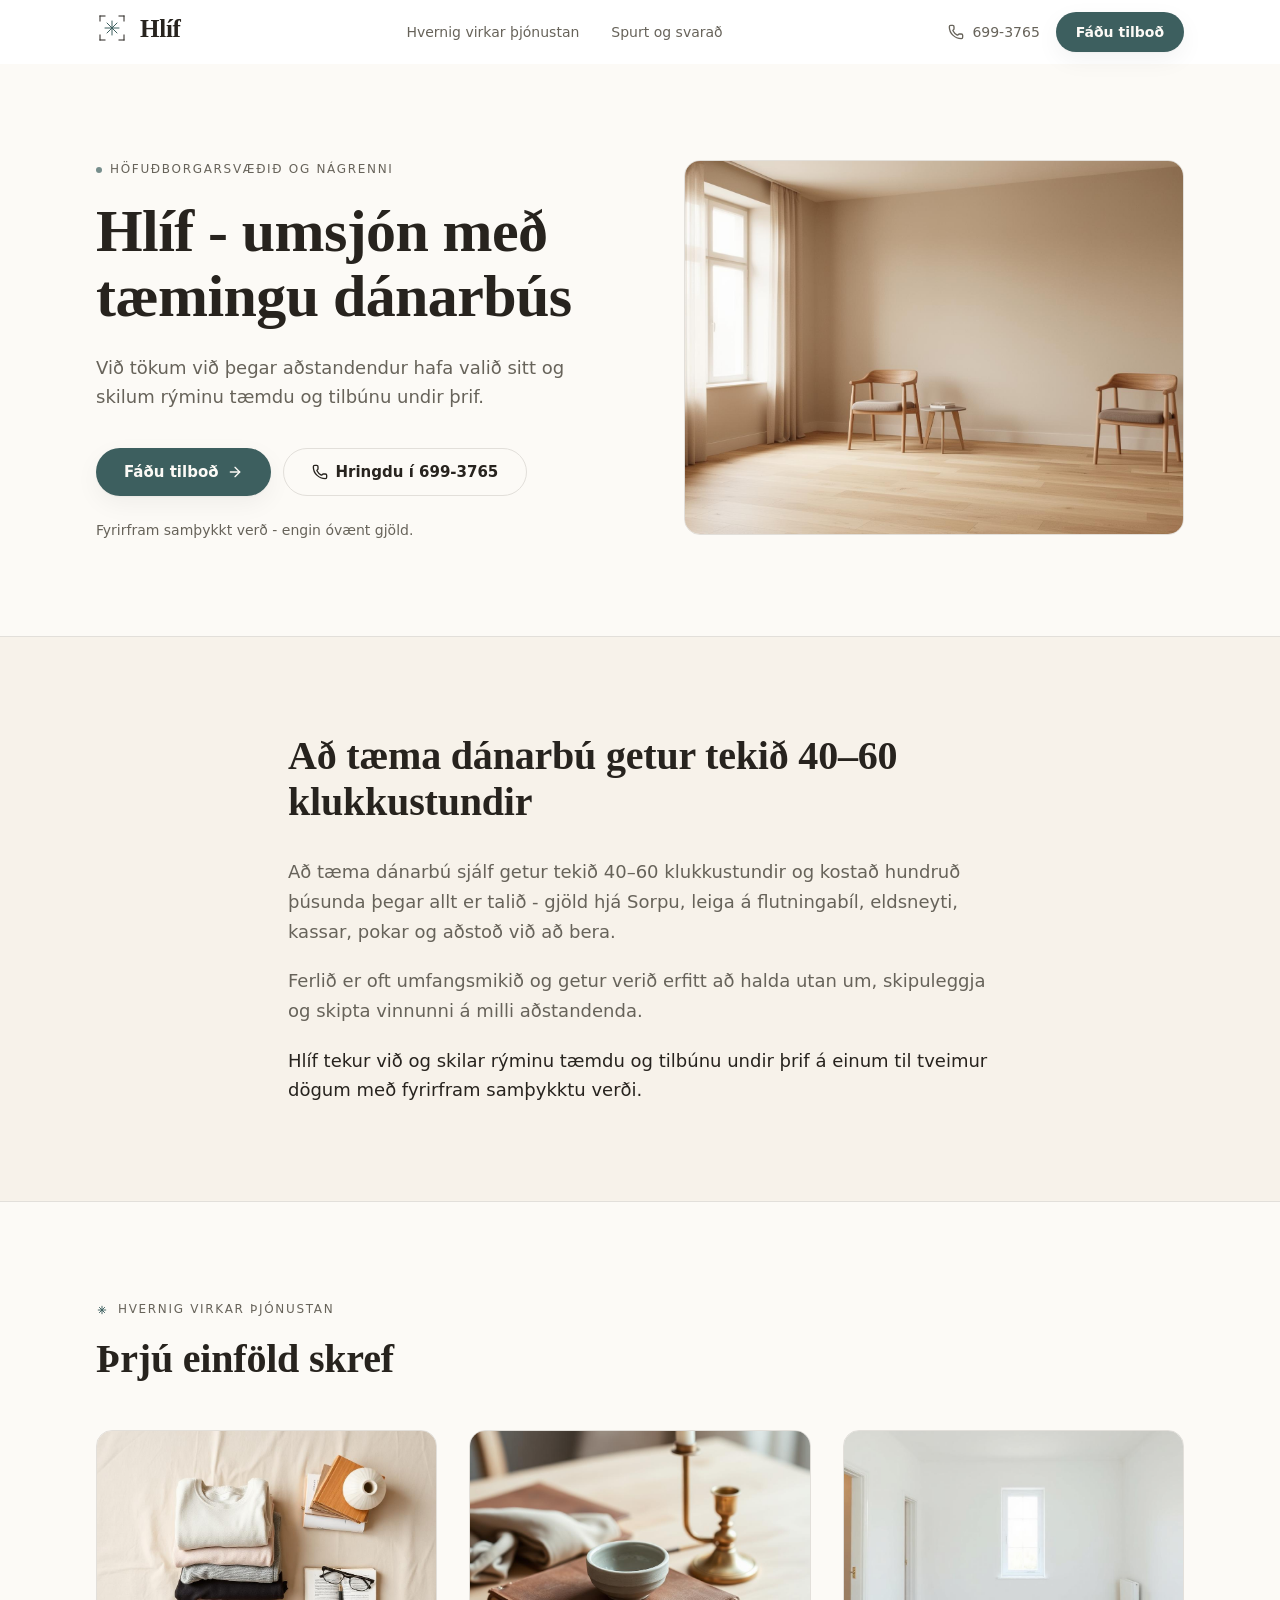
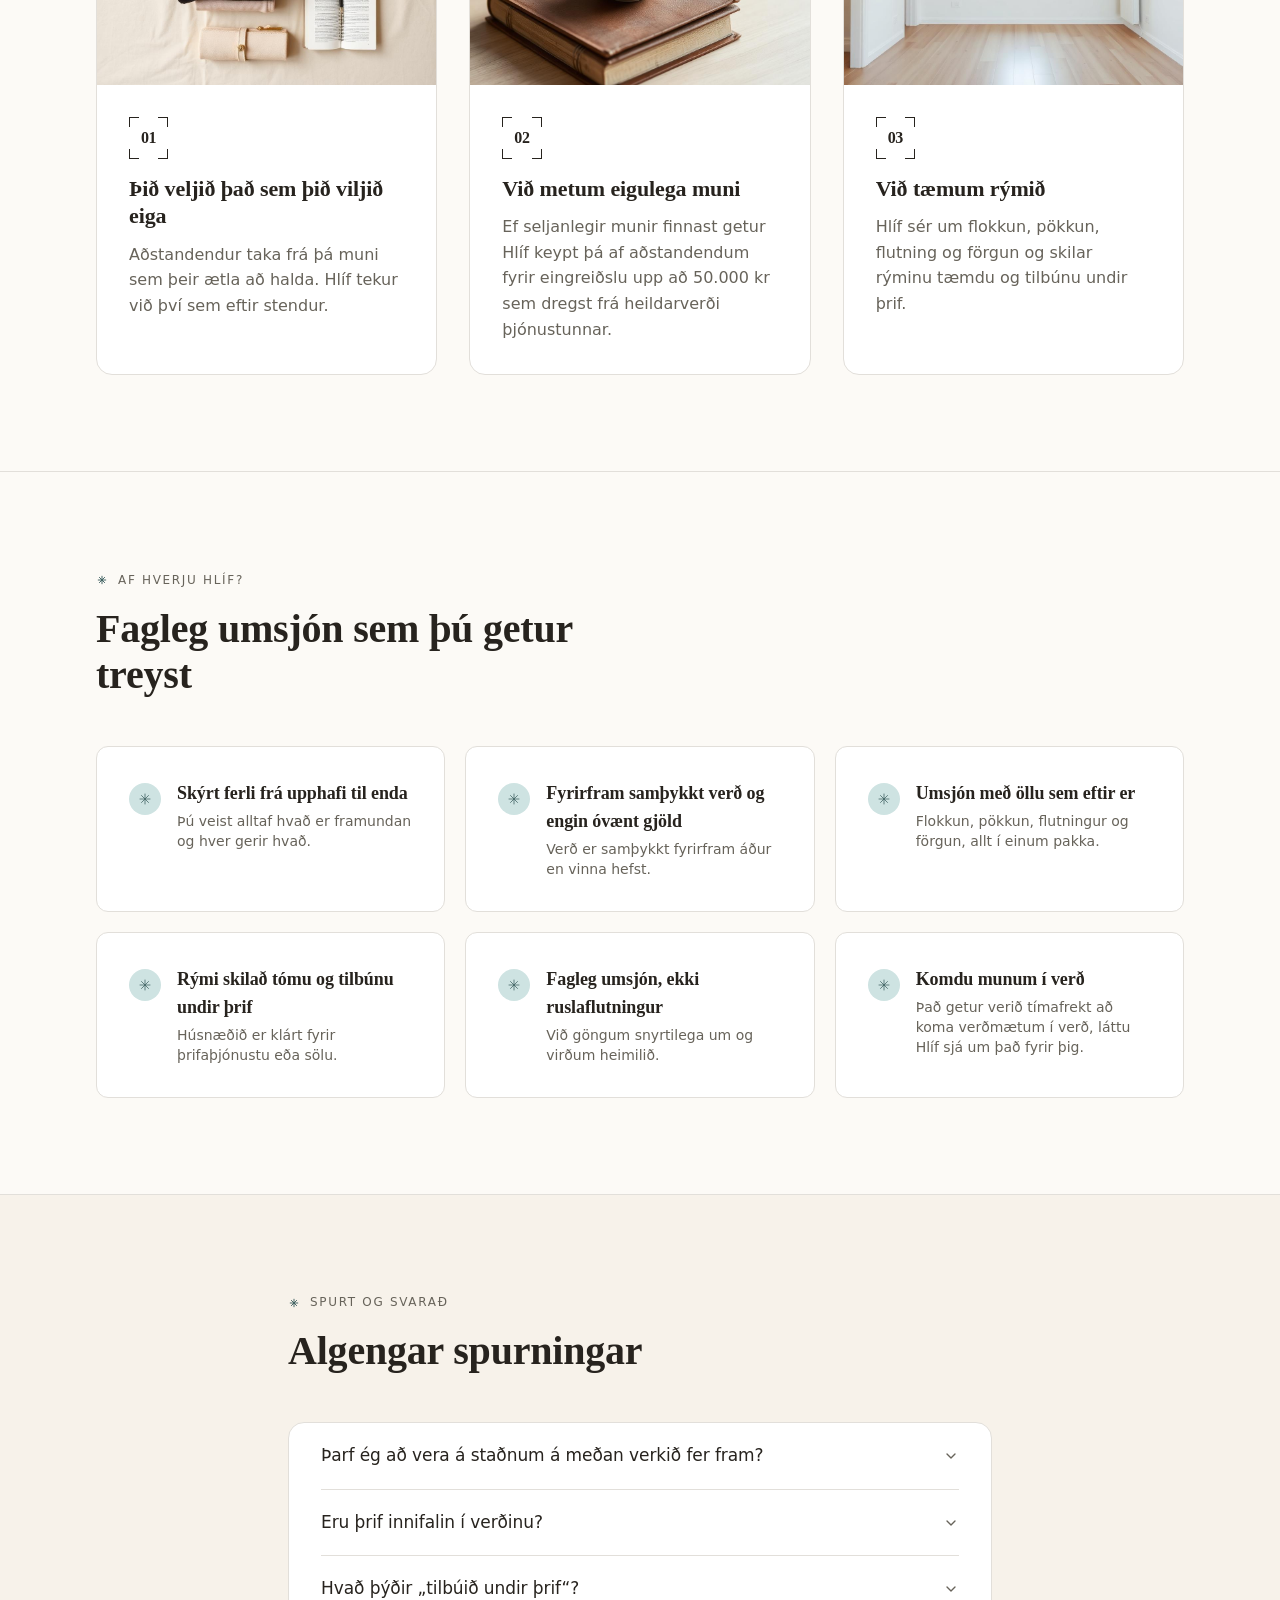
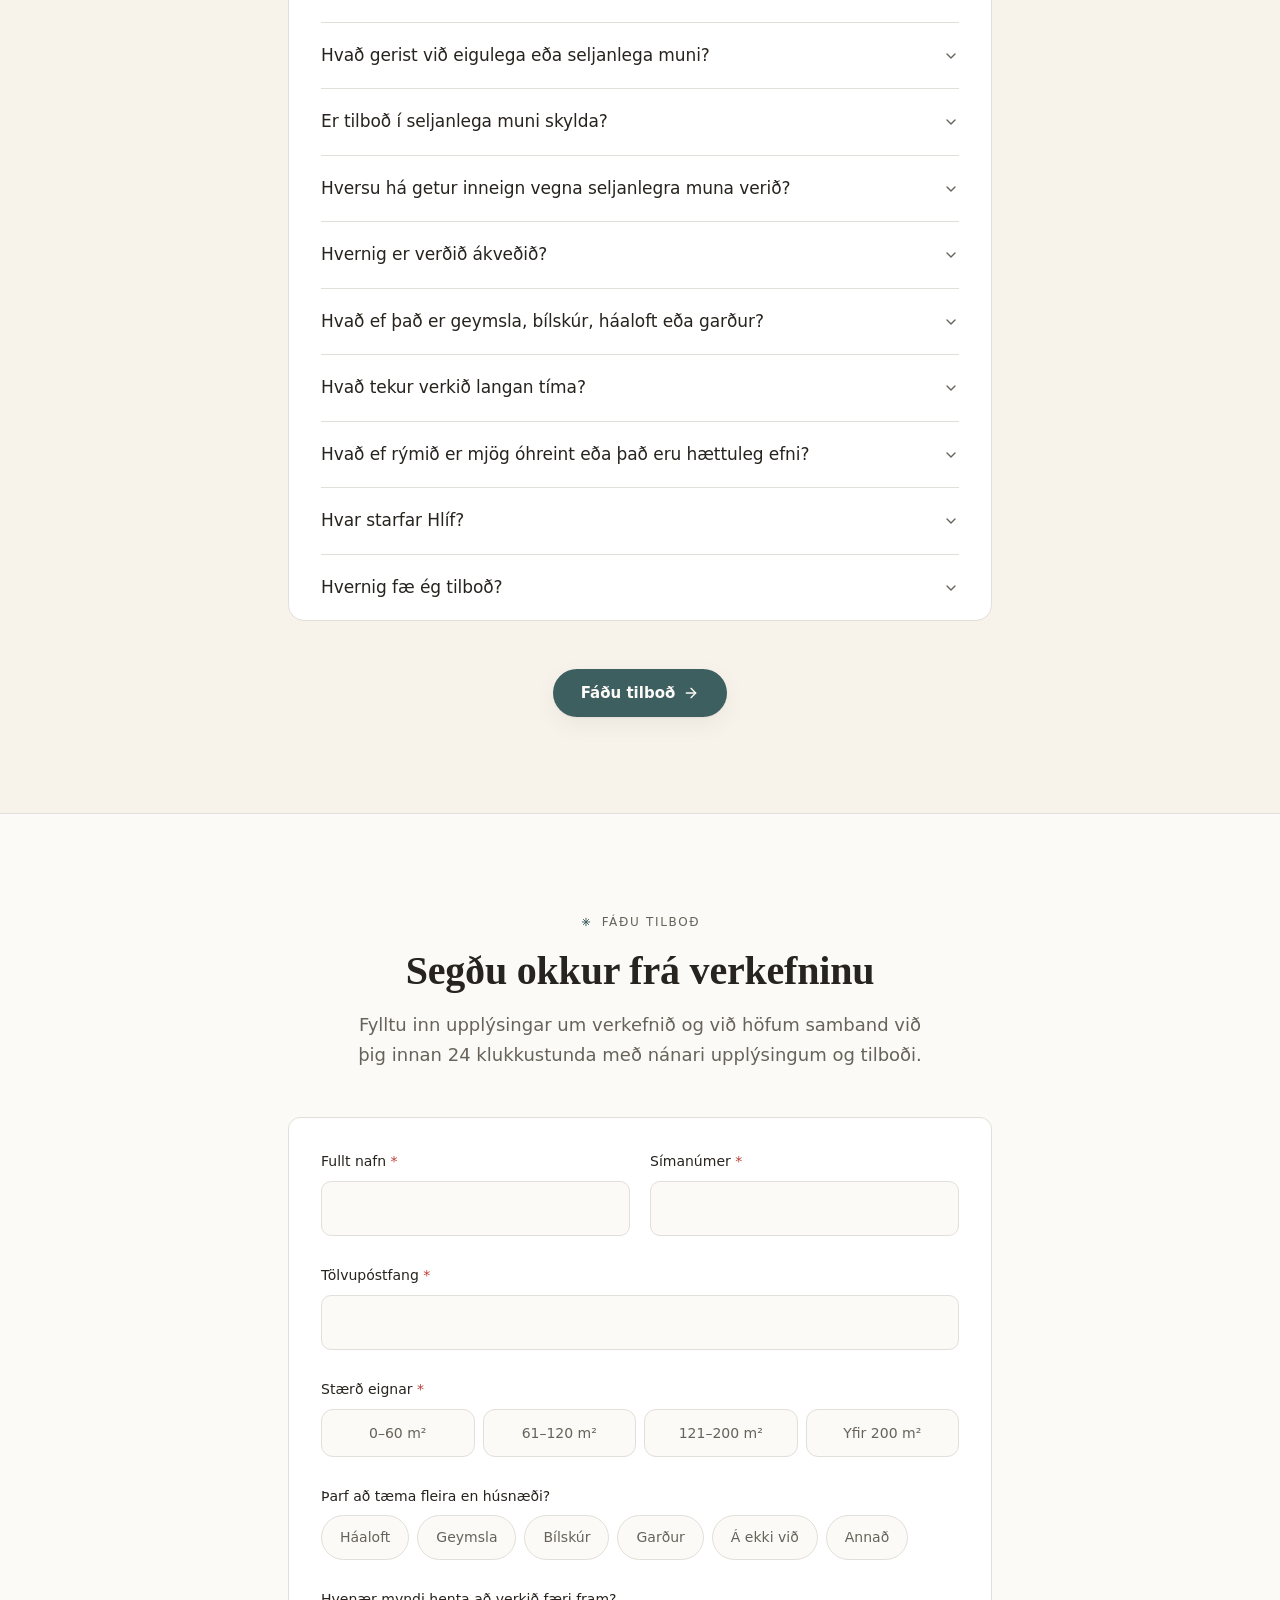
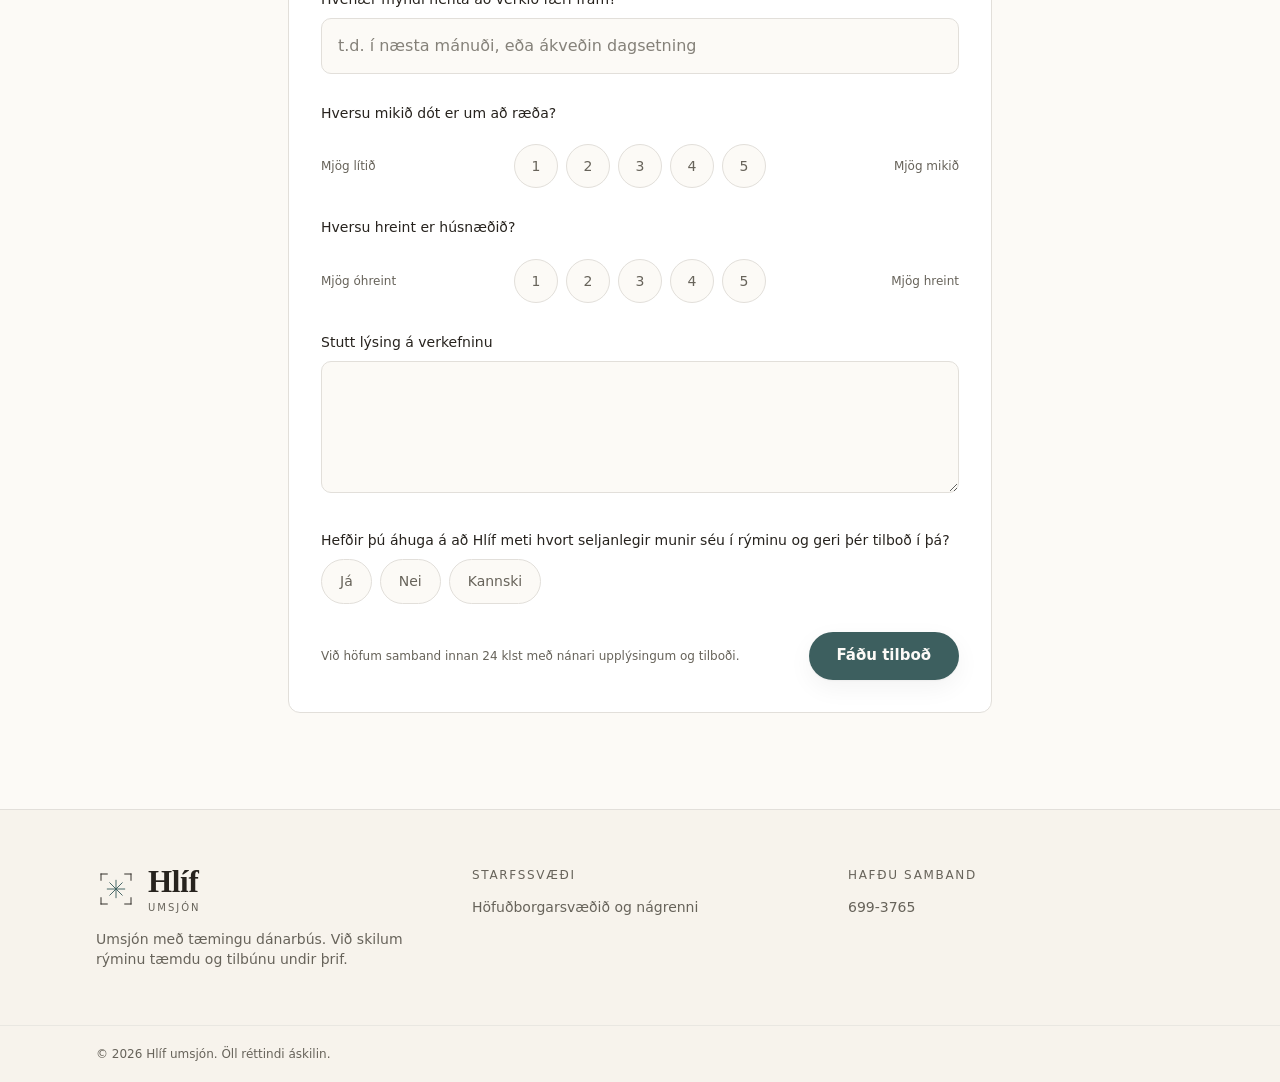
==== commit ea3e6804: "Add files via upload" ====
--- a/index.html
+++ b/index.html
@@ -129,7 +129,7 @@
     </div>
     <ul class="grid gap-5 sm:grid-cols-2 lg:grid-cols-3">
       <li class="card-surface flex gap-4"><span class="mt-1 flex h-8 w-8 shrink-0 items-center justify-center rounded-full bg-accent text-primary"><svg width="16" height="16" viewBox="0 0 32 32" fill="none" stroke="currentColor" stroke-width="1.5" stroke-linecap="round" aria-hidden="true"><line x1="16" y1="6" x2="16" y2="26"/><line x1="6" y1="16" x2="26" y2="16"/><line x1="9" y1="9" x2="23" y2="23"/><line x1="23" y1="9" x2="9" y2="23"/></svg></span><div><h3 class="h-card text-lg">Skýrt ferli frá upphafi til enda</h3><p class="mt-1 text-sm text-muted-foreground">Þú veist alltaf hvað er framundan og hver gerir hvað.</p></div></li>
-      <li class="card-surface flex gap-4"><span class="mt-1 flex h-8 w-8 shrink-0 items-center justify-center rounded-full bg-accent text-primary"><svg width="16" height="16" viewBox="0 0 32 32" fill="none" stroke="currentColor" stroke-width="1.5" stroke-linecap="round" aria-hidden="true"><line x1="16" y1="6" x2="16" y2="26"/><line x1="6" y1="16" x2="26" y2="16"/><line x1="9" y1="9" x2="23" y2="23"/><line x1="23" y1="9" x2="9" y2="23"/></svg></span><div><h3 class="h-card text-lg">Föst verðbil og engin óvænt gjöld</h3><p class="mt-1 text-sm text-muted-foreground">Verð er samþykkt fyrirfram áður en vinna hefst.</p></div></li>
+      <li class="card-surface flex gap-4"><span class="mt-1 flex h-8 w-8 shrink-0 items-center justify-center rounded-full bg-accent text-primary"><svg width="16" height="16" viewBox="0 0 32 32" fill="none" stroke="currentColor" stroke-width="1.5" stroke-linecap="round" aria-hidden="true"><line x1="16" y1="6" x2="16" y2="26"/><line x1="6" y1="16" x2="26" y2="16"/><line x1="9" y1="9" x2="23" y2="23"/><line x1="23" y1="9" x2="9" y2="23"/></svg></span><div><h3 class="h-card text-lg">Fyrirfram samþykkt verð og engin óvænt gjöld</h3><p class="mt-1 text-sm text-muted-foreground">Verð er samþykkt fyrirfram áður en vinna hefst.</p></div></li>
       <li class="card-surface flex gap-4"><span class="mt-1 flex h-8 w-8 shrink-0 items-center justify-center rounded-full bg-accent text-primary"><svg width="16" height="16" viewBox="0 0 32 32" fill="none" stroke="currentColor" stroke-width="1.5" stroke-linecap="round" aria-hidden="true"><line x1="16" y1="6" x2="16" y2="26"/><line x1="6" y1="16" x2="26" y2="16"/><line x1="9" y1="9" x2="23" y2="23"/><line x1="23" y1="9" x2="9" y2="23"/></svg></span><div><h3 class="h-card text-lg">Umsjón með öllu sem eftir er</h3><p class="mt-1 text-sm text-muted-foreground">Flokkun, pökkun, flutningur og förgun, allt í einum pakka.</p></div></li>
       <li class="card-surface flex gap-4"><span class="mt-1 flex h-8 w-8 shrink-0 items-center justify-center rounded-full bg-accent text-primary"><svg width="16" height="16" viewBox="0 0 32 32" fill="none" stroke="currentColor" stroke-width="1.5" stroke-linecap="round" aria-hidden="true"><line x1="16" y1="6" x2="16" y2="26"/><line x1="6" y1="16" x2="26" y2="16"/><line x1="9" y1="9" x2="23" y2="23"/><line x1="23" y1="9" x2="9" y2="23"/></svg></span><div><h3 class="h-card text-lg">Rými skilað tómu og tilbúnu undir þrif</h3><p class="mt-1 text-sm text-muted-foreground">Húsnæðið er klárt fyrir þrifaþjónustu eða sölu.</p></div></li>
       <li class="card-surface flex gap-4"><span class="mt-1 flex h-8 w-8 shrink-0 items-center justify-center rounded-full bg-accent text-primary"><svg width="16" height="16" viewBox="0 0 32 32" fill="none" stroke="currentColor" stroke-width="1.5" stroke-linecap="round" aria-hidden="true"><line x1="16" y1="6" x2="16" y2="26"/><line x1="6" y1="16" x2="26" y2="16"/><line x1="9" y1="9" x2="23" y2="23"/><line x1="23" y1="9" x2="9" y2="23"/></svg></span><div><h3 class="h-card text-lg">Fagleg umsjón, ekki ruslaflutningur</h3><p class="mt-1 text-sm text-muted-foreground">Við göngum snyrtilega um og virðum heimilið.</p></div></li>
--- a/assets/styles.css
+++ b/assets/styles.css
@@ -0,0 +1,267 @@
+/* Hlíf umsjón – stílar teknir beint af upprunalegu síðunni (Tailwind v4 build), hreinsaðir. */
+@layer properties, theme, base, components, utilities;
+
+@layer properties {
+  *, ::before, ::after, ::backdrop {
+    --tw-space-y-reverse: 0; --tw-space-x-reverse: 0; --tw-border-style: solid;
+    --tw-leading: initial; --tw-font-weight: initial; --tw-tracking: initial;
+    --tw-shadow: 0 0 #0000; --tw-shadow-color: initial; --tw-inset-shadow: 0 0 #0000;
+    --tw-ring-shadow: 0 0 #0000; --tw-inset-ring-shadow: 0 0 #0000; --tw-ring-offset-shadow: 0 0 #0000;
+    --tw-duration: initial; --tw-ease: initial;
+  }
+}
+
+@layer theme {
+  :root, :host {
+    --font-sans: "Inter", "Helvetica Neue", system-ui, -apple-system, sans-serif;
+    --font-serif: ui-serif, Georgia, Cambria, "Times New Roman", Times, serif;
+    --color-white: #fff;
+    --spacing: .25rem;
+    --container-xs: 20rem; --container-xl: 36rem; --container-2xl: 42rem; --container-3xl: 48rem; --container-5xl: 64rem;
+    --text-xs: .75rem; --text-xs--line-height: calc(1 / .75);
+    --text-sm: .875rem; --text-sm--line-height: calc(1.25 / .875);
+    --text-base: 1rem; --text-base--line-height: 1.5;
+    --text-lg: 1.125rem; --text-lg--line-height: calc(1.75 / 1.125);
+    --font-weight-medium: 500; --font-weight-semibold: 600;
+    --tracking-tight: -.025em; --leading-relaxed: 1.625;
+    --default-transition-duration: .15s; --default-transition-timing-function: cubic-bezier(.4, 0, .2, 1);
+    --default-font-family: "Inter", "Helvetica Neue", system-ui, -apple-system, sans-serif;
+    --color-background: var(--background); --color-foreground: var(--foreground); --color-surface: var(--surface);
+    --color-card: var(--card); --color-primary: var(--primary); --color-primary-foreground: var(--primary-foreground);
+    --color-primary-hover: var(--primary-hover); --color-muted-foreground: var(--muted-foreground);
+    --color-destructive: var(--destructive); --color-border: var(--border); --color-input: var(--input); --color-ring: var(--ring);
+    --font-display: "Cormorant Garamond", "Cormorant", Georgia, "Times New Roman", serif;
+    --shadow-soft: 0 1px 2px oklch(20% .02 80/.04), 0 8px 24px oklch(20% .02 80/.05);
+  }
+}
+
+@layer base {
+  *, ::after, ::before, ::backdrop { box-sizing: border-box; border: 0 solid; margin: 0; padding: 0; }
+  html, :host { text-size-adjust: 100%; -webkit-text-size-adjust: 100%; tab-size: 4; line-height: 1.5; font-family: var(--default-font-family, ui-sans-serif, system-ui, sans-serif); -webkit-tap-highlight-color: transparent; }
+  h1, h2, h3, h4, h5, h6 { font-size: inherit; font-weight: inherit; }
+  a { color: inherit; text-decoration: inherit; }
+  ol, ul, menu { list-style: none; }
+  img, svg, video, canvas, audio, iframe, embed, object { vertical-align: middle; display: block; }
+  img, video { max-width: 100%; height: auto; }
+  button, input, select, optgroup, textarea { font: inherit; letter-spacing: inherit; color: inherit; opacity: 1; background-color: transparent; border-radius: 0; }
+  ::placeholder { opacity: 1; color: color-mix(in oklab, currentcolor 50%, transparent); }
+  textarea { resize: vertical; }
+  button, input:where([type="button"], [type="reset"], [type="submit"]) { appearance: button; }
+  [hidden]:where(:not([hidden="until-found"])) { display: none !important; }
+  * { border-color: var(--color-border); }
+  html { scroll-behavior: smooth; }
+  body { background-color: var(--color-background); color: var(--color-foreground); font-family: var(--font-sans); -webkit-font-smoothing: antialiased; text-rendering: optimizelegibility; font-size: 1rem; line-height: 1.6; }
+  h1, h2, h3, h4 { font-family: var(--font-display); color: var(--color-foreground); letter-spacing: -0.005em; }
+  .h-display { font-family: var(--font-display); letter-spacing: -0.01em; font-size: clamp(2.5rem, 5.2vw, 3.75rem); font-weight: 600; line-height: 1.08; }
+  .h-section { font-family: var(--font-display); letter-spacing: -0.005em; font-size: clamp(1.875rem, 3.6vw, 2.5rem); font-weight: 600; line-height: 1.15; }
+  .h-card { font-family: var(--font-display); font-size: 1.375rem; font-weight: 600; line-height: 1.25; }
+  .text-lead { color: var(--color-muted-foreground); font-size: 1.125rem; line-height: 1.65; }
+  .eyebrow { font-family: var(--font-sans); letter-spacing: 0.14em; text-transform: uppercase; color: var(--color-muted-foreground); font-size: 0.75rem; font-weight: 500; }
+  .eyebrow-star { align-items: center; gap: 0.625rem; display: inline-flex; }
+  .eyebrow-star::before { content: ""; width: 12px; height: 12px; color: var(--color-primary); background-color: currentcolor; flex-shrink: 0; display: inline-block; -webkit-mask: url("data:image/svg+xml;utf8,<svg xmlns='http://www.w3.org/2000/svg' viewBox='0 0 32 32' fill='none' stroke='black' stroke-width='2.5' stroke-linecap='round'><line x1='16' y1='6' x2='16' y2='26'/><line x1='6' y1='16' x2='26' y2='16'/><line x1='9' y1='9' x2='23' y2='23'/><line x1='23' y1='9' x2='9' y2='23'/></svg>") 50% center / contain no-repeat; mask: url("data:image/svg+xml;utf8,<svg xmlns='http://www.w3.org/2000/svg' viewBox='0 0 32 32' fill='none' stroke='black' stroke-width='2.5' stroke-linecap='round'><line x1='16' y1='6' x2='16' y2='26'/><line x1='6' y1='16' x2='26' y2='16'/><line x1='9' y1='9' x2='23' y2='23'/><line x1='23' y1='9' x2='9' y2='23'/></svg>") 50% center / contain no-repeat; }
+}
+
+@layer components {
+  .container-page { max-width: 72rem; margin-inline: auto; padding-inline: 1.25rem; }
+  .container-narrow { max-width: 48rem; margin-inline: auto; padding-inline: 1.25rem; }
+  .section { padding-block: 4.5rem; }
+  @media (min-width: 640px) {
+    .container-page, .container-narrow { padding-inline: 2rem; }
+    .section { padding-block: 6rem; }
+  }
+  .section-divider { border-bottom: 1px solid var(--color-border); }
+  .section-surface { background-color: var(--color-surface); background-color: color-mix(in oklab, var(--color-surface) 70%, transparent); }
+  .section-header { max-width: 36rem; margin-bottom: 3rem; }
+  .btn { height: 3rem; font-family: var(--font-sans); white-space: nowrap; border-radius: 9999px; justify-content: center; align-items: center; gap: 0.5rem; padding-inline: 1.75rem; font-size: 0.9375rem; font-weight: 600; line-height: 1; transition: background-color 0.2s, color 0.2s, border-color 0.2s, transform 0.12s; display: inline-flex; cursor: pointer; }
+  .btn:active { transform: scale(0.98); }
+  .btn:focus-visible { outline: 2px solid var(--color-ring); outline-offset: 2px; }
+  .btn-primary { background-color: var(--color-primary); color: var(--color-primary-foreground); box-shadow: var(--shadow-soft); }
+  .btn-primary:hover { background-color: var(--color-primary-hover); }
+  .btn-secondary { color: var(--color-foreground); border: 1px solid var(--color-border); background-color: transparent; }
+  .btn-secondary:hover { background-color: var(--color-surface); border-color: color-mix(in oklab, var(--color-foreground) 30%, var(--color-border)); }
+  .card-surface { background-color: var(--color-card); border: 1px solid var(--color-border); border-radius: 0.75rem; padding: 1.75rem; }
+  @media (min-width: 640px) { .card-surface { padding: 2rem; } }
+  .field-label { color: var(--color-foreground); margin-bottom: 0.5rem; font-size: 0.875rem; font-weight: 500; display: block; }
+  .field-input { border: 1px solid var(--color-input); background-color: var(--color-background); width: 100%; color: var(--color-foreground); border-radius: 0.625rem; padding: 0.875rem 1rem; font-size: 1rem; transition: border-color 0.15s, box-shadow 0.15s; }
+  .field-input::placeholder { color: color-mix(in oklab, var(--color-muted-foreground) 80%, transparent); }
+  .field-input:focus { border-color: var(--color-ring); box-shadow: 0 0 0 3px color-mix(in oklab, var(--color-ring) 18%, transparent); outline: none; }
+  .field-input[aria-invalid="true"] { border-color: var(--color-destructive); }
+  .chip { border: 1px solid var(--color-border); background-color: var(--color-background); color: var(--color-muted-foreground); cursor: pointer; border-radius: 9999px; justify-content: center; align-items: center; padding: 0.625rem 1.125rem; font-size: 0.875rem; font-weight: 500; transition: border-color 0.15s, background-color 0.15s, color 0.15s; display: inline-flex; }
+  .chip:hover { border-color: color-mix(in oklab, var(--color-foreground) 25%, var(--color-border)); color: var(--color-foreground); }
+  .chip:has(input:focus-visible), .chip:focus-visible { outline: 2px solid var(--color-ring); outline-offset: 2px; }
+  .chip[data-active="true"] { border-color: var(--color-primary); background-color: color-mix(in oklab, var(--color-primary) 7%, var(--color-background)); color: var(--color-foreground); }
+}
+
+@layer utilities {
+  .sr-only { clip-path: inset(50%); white-space: nowrap; border-width: 0; width: 1px; height: 1px; margin: -1px; padding: 0; position: absolute; overflow: hidden; }
+  .relative { position: relative; }
+  .sticky { position: sticky; }
+  .top-0 { top: 0; }
+  .z-40 { z-index: 40; }
+  .mx-auto { margin-inline: auto; }
+  .mt-1 { margin-top: calc(var(--spacing) * 1); }
+  .mt-1\.5 { margin-top: calc(var(--spacing) * 1.5); }
+  .mt-2 { margin-top: calc(var(--spacing) * 2); }
+  .mt-3 { margin-top: calc(var(--spacing) * 3); }
+  .mt-4 { margin-top: calc(var(--spacing) * 4); }
+  .mt-6 { margin-top: calc(var(--spacing) * 6); }
+  .mt-8 { margin-top: calc(var(--spacing) * 8); }
+  .mt-9 { margin-top: calc(var(--spacing) * 9); }
+  .mt-12 { margin-top: calc(var(--spacing) * 12); }
+  .mb-5 { margin-bottom: calc(var(--spacing) * 5); }
+  .block { display: block; }
+  .flex { display: flex; }
+  .grid { display: grid; }
+  .hidden { display: none; }
+  .inline-block { display: inline-block; }
+  .inline-flex { display: inline-flex; }
+  .aspect-\[4\/3\] { aspect-ratio: 4 / 3; }
+  .\!h-10 { height: calc(var(--spacing) * 10) !important; }
+  .h-1\.5 { height: calc(var(--spacing) * 1.5); }
+  .h-4 { height: calc(var(--spacing) * 4); }
+  .h-8 { height: calc(var(--spacing) * 8); }
+  .h-11 { height: calc(var(--spacing) * 11); }
+  .h-12 { height: calc(var(--spacing) * 12); }
+  .h-16 { height: calc(var(--spacing) * 16); }
+  .h-full { height: 100%; }
+  .min-h-screen { min-height: 100vh; }
+  .w-1\.5 { width: calc(var(--spacing) * 1.5); }
+  .w-4 { width: calc(var(--spacing) * 4); }
+  .w-8 { width: calc(var(--spacing) * 8); }
+  .w-11 { width: calc(var(--spacing) * 11); }
+  .w-12 { width: calc(var(--spacing) * 12); }
+  .w-24 { width: calc(var(--spacing) * 24); }
+  .w-fit { width: fit-content; }
+  .w-full { width: 100%; }
+  .max-w-2xl { max-width: var(--container-2xl); }
+  .max-w-3xl { max-width: var(--container-3xl); }
+  .max-w-xl { max-width: var(--container-xl); }
+  .max-w-xs { max-width: var(--container-xs); }
+  .flex-1 { flex: 1 1 0%; }
+  .shrink-0 { flex-shrink: 0; }
+  .resize-y { resize: vertical; }
+  .grid-cols-2 { grid-template-columns: repeat(2, minmax(0, 1fr)); }
+  .flex-col { flex-direction: column; }
+  .flex-wrap { flex-wrap: wrap; }
+  .items-center { align-items: center; }
+  .items-stretch { align-items: stretch; }
+  .justify-between { justify-content: space-between; }
+  .justify-center { justify-content: center; }
+  .gap-2 { gap: calc(var(--spacing) * 2); }
+  .gap-3 { gap: calc(var(--spacing) * 3); }
+  .gap-4 { gap: calc(var(--spacing) * 4); }
+  .gap-5 { gap: calc(var(--spacing) * 5); }
+  .gap-6 { gap: calc(var(--spacing) * 6); }
+  .gap-8 { gap: calc(var(--spacing) * 8); }
+  .gap-10 { gap: calc(var(--spacing) * 10); }
+  .gap-12 { gap: calc(var(--spacing) * 12); }
+  :where(.space-y-1\.5 > :not(:last-child)) { margin-block-end: calc(var(--spacing) * 1.5); }
+  :where(.space-y-5 > :not(:last-child)) { margin-block-end: calc(var(--spacing) * 5); }
+  :where(.space-y-7 > :not(:last-child)) { margin-block-end: calc(var(--spacing) * 7); }
+  .overflow-hidden { overflow: hidden; }
+  .\!rounded-lg { border-radius: var(--radius) !important; }
+  .rounded-full { border-radius: 9999px; }
+  .rounded-xl { border-radius: calc(var(--radius) + 4px); }
+  .border { border-style: var(--tw-border-style); border-width: 1px; }
+  .border-t { border-top-style: var(--tw-border-style); border-top-width: 1px; }
+  .border-b { border-bottom-style: var(--tw-border-style); border-bottom-width: 1px; }
+  .border-border { border-color: var(--border); }
+  .border-border\/60 { border-color: color-mix(in oklab, var(--border) 60%, transparent); }
+  .border-primary { border-color: var(--primary); }
+  .bg-accent { background-color: var(--accent); }
+  .bg-background { background-color: var(--background); }
+  .bg-card { background-color: var(--card); }
+  .bg-primary { background-color: var(--primary); }
+  .bg-primary\/70 { background-color: color-mix(in oklab, var(--primary) 70%, transparent); }
+  .bg-surface { background-color: var(--surface); }
+  .bg-surface\/60 { background-color: color-mix(in oklab, var(--surface) 60%, transparent); }
+  .bg-white { background-color: var(--color-white); }
+  .object-cover { object-fit: cover; }
+  .p-7 { padding: calc(var(--spacing) * 7); }
+  .\!px-3 { padding-inline: calc(var(--spacing) * 3) !important; }
+  .\!px-5 { padding-inline: calc(var(--spacing) * 5) !important; }
+  .px-3 { padding-inline: calc(var(--spacing) * 3); }
+  .px-6 { padding-inline: calc(var(--spacing) * 6); }
+  .\!py-3 { padding-block: calc(var(--spacing) * 3) !important; }
+  .py-2 { padding-block: calc(var(--spacing) * 2); }
+  .py-5 { padding-block: calc(var(--spacing) * 5); }
+  .py-14 { padding-block: calc(var(--spacing) * 14); }
+  .pt-0 { padding-top: 0; }
+  .pb-5 { padding-bottom: calc(var(--spacing) * 5); }
+  .\!text-center { text-align: center !important; }
+  .text-center { text-align: center; }
+  .text-left { text-align: left; }
+  .text-right { text-align: right; }
+  .font-sans { font-family: Inter, "Helvetica Neue", system-ui, -apple-system, sans-serif; }
+  .font-serif { font-family: var(--font-serif); }
+  .\!text-sm { font-size: var(--text-sm) !important; line-height: var(--tw-leading, var(--text-sm--line-height)) !important; }
+  .text-base { font-size: var(--text-base); line-height: var(--tw-leading, var(--text-base--line-height)); }
+  .text-lg { font-size: var(--text-lg); line-height: var(--tw-leading, var(--text-lg--line-height)); }
+  .text-sm { font-size: var(--text-sm); line-height: var(--tw-leading, var(--text-sm--line-height)); }
+  .text-xs { font-size: var(--text-xs); line-height: var(--tw-leading, var(--text-xs--line-height)); }
+  .leading-none { --tw-leading: 1; line-height: 1; }
+  .leading-relaxed { --tw-leading: var(--leading-relaxed); line-height: var(--leading-relaxed); }
+  .font-medium { font-weight: var(--font-weight-medium); }
+  .font-semibold { font-weight: var(--font-weight-semibold); }
+  .tracking-tight { letter-spacing: var(--tracking-tight); }
+  .text-destructive { color: var(--destructive); }
+  .text-foreground { color: var(--foreground); }
+  .text-muted-foreground { color: var(--muted-foreground); }
+  .text-primary { color: var(--primary); }
+  .text-primary-foreground { color: var(--primary-foreground); }
+  .uppercase { text-transform: uppercase; }
+  .transition-all { transition-property: all; transition-timing-function: var(--default-transition-timing-function); transition-duration: var(--default-transition-duration); }
+  .transition-colors { transition-property: color, background-color, border-color, outline-color, text-decoration-color, fill, stroke; transition-timing-function: var(--default-transition-timing-function); transition-duration: var(--default-transition-duration); }
+  .transition-transform { transition-property: transform, translate, scale, rotate; transition-timing-function: var(--default-transition-timing-function); transition-duration: var(--default-transition-duration); }
+  .duration-200 { transition-duration: 0.2s; }
+  .last\:border-b-0:last-child { border-bottom-width: 0; }
+  .disabled\:opacity-60:disabled { opacity: 0.6; }
+  @media (hover: hover) {
+    .hover\:border-foreground\/30:hover { border-color: color-mix(in oklab, var(--foreground) 30%, transparent); }
+    .hover\:text-foreground:hover { color: var(--foreground); }
+  }
+  /* FAQ-harmonikka */
+  .accordion-trigger[aria-expanded="true"] > svg { rotate: 180deg; }
+  .accordion-content { overflow: hidden; transition: height 0.2s ease-out; }
+  @media (min-width: 40rem) {
+    .sm\:block { display: block; }
+    .sm\:flex { display: flex; }
+    .sm\:hidden { display: none; }
+    .sm\:grid-cols-2 { grid-template-columns: repeat(2, minmax(0, 1fr)); }
+    .sm\:grid-cols-3 { grid-template-columns: repeat(3, minmax(0, 1fr)); }
+    .sm\:grid-cols-4 { grid-template-columns: repeat(4, minmax(0, 1fr)); }
+    .sm\:flex-row { flex-direction: row; }
+    .sm\:items-center { align-items: center; }
+    .sm\:justify-between { justify-content: space-between; }
+    .sm\:justify-center { justify-content: center; }
+    .sm\:gap-4 { gap: calc(var(--spacing) * 4); }
+    .sm\:gap-8 { gap: calc(var(--spacing) * 8); }
+    .sm\:p-8 { padding: calc(var(--spacing) * 8); }
+    .sm\:px-8 { padding-inline: calc(var(--spacing) * 8); }
+    .sm\:text-\[1\.0625rem\] { font-size: 1.0625rem; }
+  }
+  @media (min-width: 48rem) {
+    .md\:flex { display: flex; }
+    .md\:grid-cols-3 { grid-template-columns: repeat(3, minmax(0, 1fr)); }
+  }
+  @media (min-width: 64rem) {
+    .lg\:grid-cols-3 { grid-template-columns: repeat(3, minmax(0, 1fr)); }
+    .lg\:grid-cols-\[1\.05fr_1fr\] { grid-template-columns: 1.05fr 1fr; }
+    .lg\:gap-16 { gap: calc(var(--spacing) * 16); }
+  }
+  @media (prefers-reduced-motion: reduce) {
+    html { scroll-behavior: auto; }
+    .accordion-content, .btn, .chip { transition: none; }
+  }
+}
+
+:root {
+  --radius: .75rem;
+  --background: oklch(98.5% .006 85); --foreground: oklch(26% .012 80);
+  --surface: oklch(95.5% .014 80); --card: oklch(100% 0 0);
+  --primary: oklch(46% .04 195); --primary-foreground: oklch(98.5% .006 85); --primary-hover: oklch(40% .045 195);
+  --muted-foreground: oklch(50% .014 80);
+  --accent: oklch(90% .022 195);
+  --destructive: oklch(55% .16 27);
+  --border: oklch(90.5% .008 80); --input: oklch(90.5% .008 80); --ring: oklch(46% .04 195);
+}
